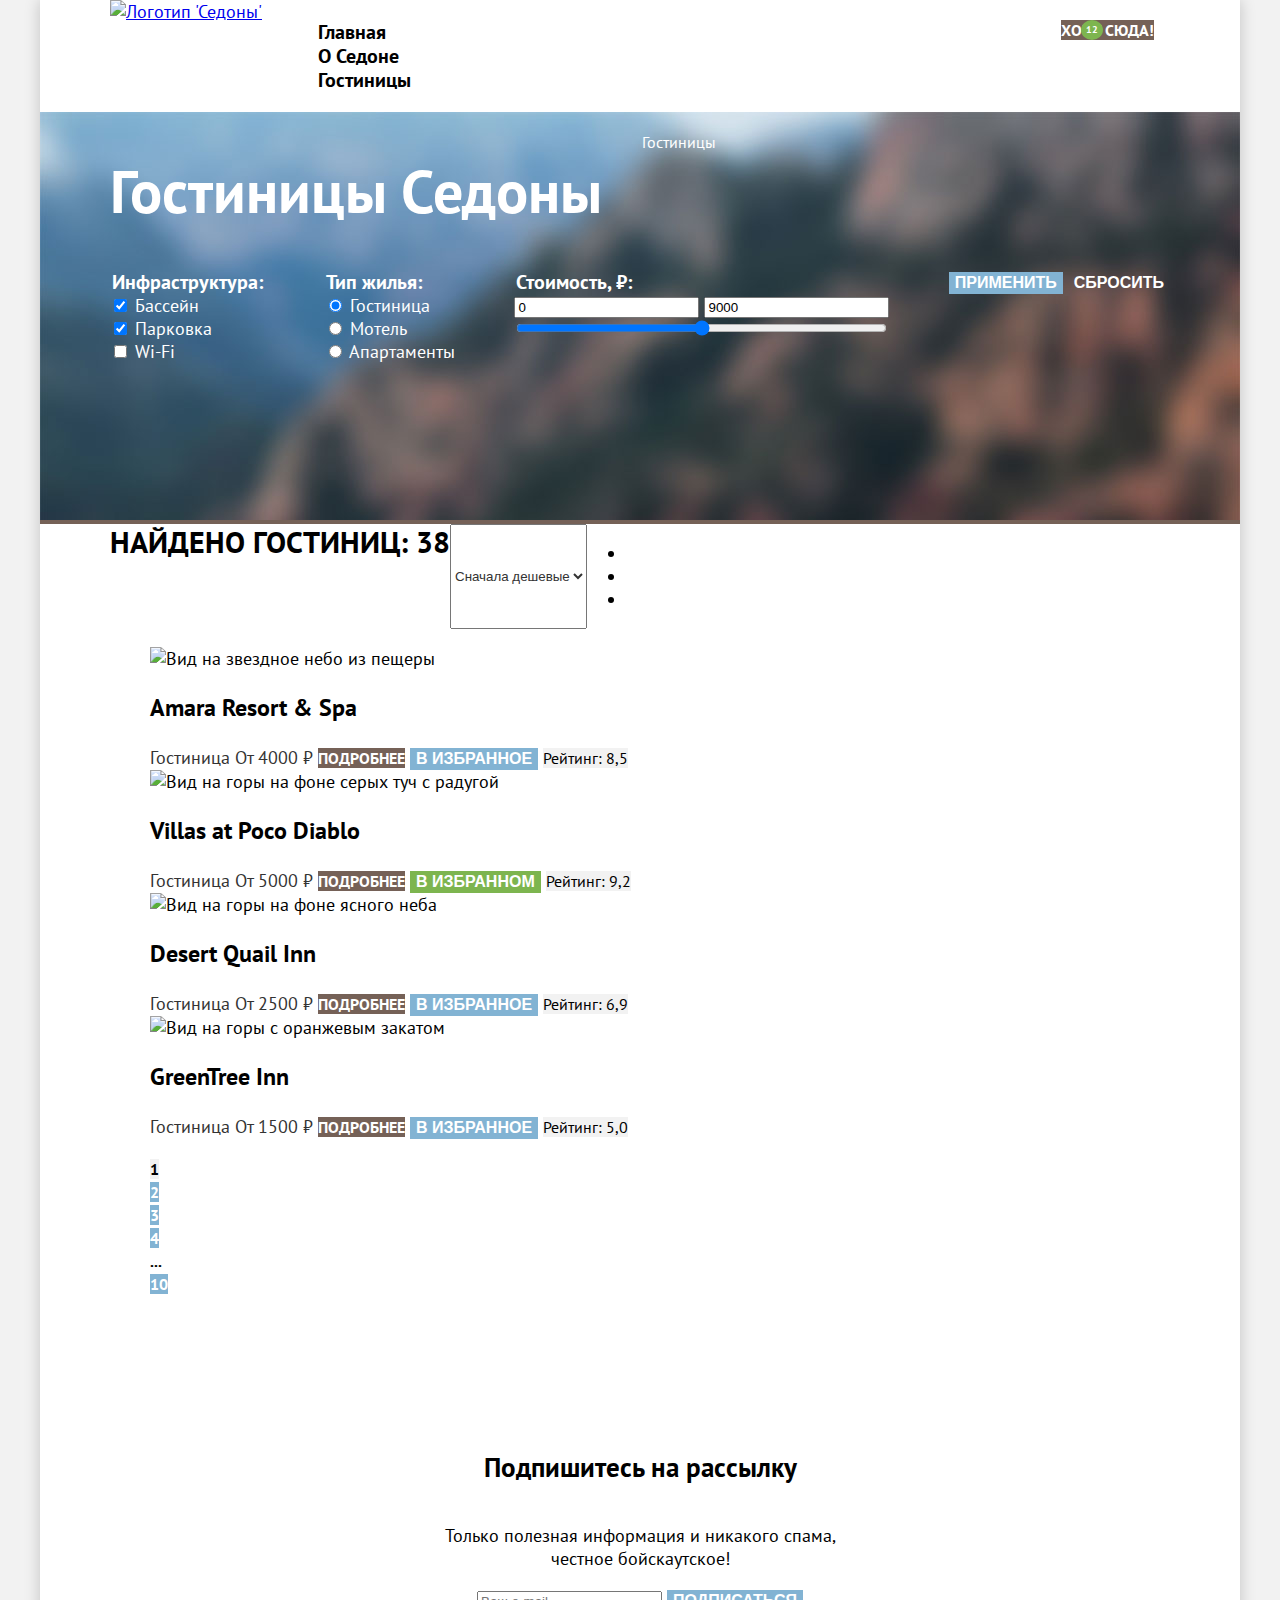
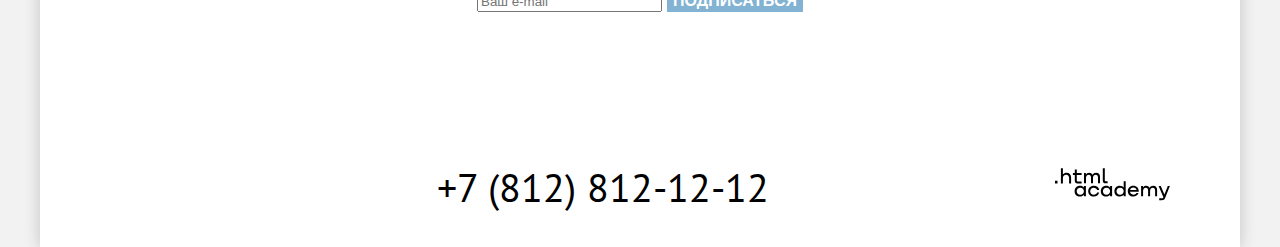
==== catalog.html @ 8e7ac243 "Сетки страниц на флексах" ====
<!DOCTYPE html>
<html lang="ru">
  <head>
    <meta charset="utf-8">
    <title>Каталог гостиниц города  "Седона"</title>
    <link rel="stylesheet" href="styles/styles.css">
  </head>
  <body>

    <!-- Шапка страницы -->
    <header class="main-header">
      <a class="logo-link" href="index.html">
        <img class="logo-img" width="140" height="71" src="images/logo.svg" alt="Логотип 'Седоны'">
      </a>
      <nav class="navigation">
        <ol class="navigation-list links">
          <li class="navigation-item">
            <a class="navigation-link" href="index.html">
              Главная
            </a>
          </li>
          <li class="navigation-item">
            <a class="navigation-link" href="#">
              О Седоне
            </a>
          </li>
          <li class="navigation-item active-link">
            <a class="navigation-link" href="catalog.html">
              Гостиницы
            </a>
          </li>
        </ol>

        <ul class="navigation-list action-list">
          <li class="navigation-item">
            <a class="navigation-link btn-search" href="catalog.html">
              <span class="visually-hidden">Поиск</span>
            </a>
          </li>
          <li class="navigation-item">
            <a class="navigation-link favorits" href="#">
              <span class="visually-hidden">Мои избранные гостиницы</span>
              <span class="favorits-count">12</span>
            </a>
          </li>
          <li class="navigation-item">
            <a class="navigation-link btn btn-brown" href="#">
              Хочу сюда!
            </a>
          </li>
        </ul>
      </nav>
    </header>

    <main class="catalog-main">

      <section class="filter">
        <header class="catalog-header">
          <h1 class="catalog-header-title">Гостиницы Седоны</h1>
          <ul class="breadcrumbs">
            <li class="breadcrumbs-item">
              <a class="breadcrumbs-link breadcrumbs-home" href="index.html">
                <span class="visually-hidden">Главная</span>
              </a>
            </li>
            <li class="breadcrumbs-item">
              <a class="breadcrumbs-link">Гостиницы</a>
            </li>
          </ul>
        </header>
        <h2 class="visually-hidden">Фильтр</h2>
        <form class="filter-form" action="https://echo.htmlacademy.ru/" method="get">
          <fieldset class="filter-group">
            <legend class="filter-title">Инфраструктура:</legend>
              <label class="control">
                <input class="control-input" type="checkbox" name="infrastructure" value="swimming" checked>
                Бассейн
              </label>
              <label class="control">
                <input class="control-input" type="checkbox" name="infrastructure" value="parking" checked>
                Парковка
              </label>
              <label class="control">
                <input class="control-input" type="checkbox" name="infrastructure" value="wi-fi">
                Wi-Fi
              </label>
          </fieldset>
          <fieldset class="filter-group">
            <legend class="filter-title">Тип жилья:</legend>
              <label class="control">
                <input class="control-input" type="radio" name="apartments" value="hotel" checked>
                Гостиница
              </label>
              <label class="control">
                <input class="control-input" type="radio" name="apartments" value="motel">
                Мотель
              </label>
              <label class="control">
                <input class="control-input" type="radio" name="apartments" value="apartments">
                Апартаменты
              </label>
          </fieldset>
          <fieldset class="filter-group">
            <legend class="filter-title">Стоимость, ₽:</legend>
            <div class="filter-amount-range">
              <input class="input-amount" type="number" name="from-amount" value="0">
              <input class="input-amount" type="number" name="to-amount" value="9000">
            </div>
            <input class="range-amount" type="range" name="range-amount" min="0" max="9000">
          </fieldset>
          <div class="filter-form-actions">
            <input class="btn btn-blue" type="submit" value="Применить">
            <input class="btn btn-transparent" type="reset" value="Сбросить">
          </div>
        </form>
      </section>

      <section class="catalog">
        <div class="catalog-header">
          <h2 class="visually-hidden">Найденные гостиницы</h2>
          <strong class="search-count">Найдено гостиниц: 38</strong>
          <select class="sort-select" name="sort">
            <option class="sort-variant" value="Сначала дешевые" selected>Сначала дешевые</option>
          </select>
          <ul class="visible-type-list">
            <li class="visible-type-item">
              <a class="btn" href="#">
                <span class="visually-hidden">Показать карточки</span>
              </a>
            </li>
            <li class="visible-type-item">
              <a class="btn" href="#">
                <span class="visually-hidden">Показать иначе</span>
              </a>
            </li>
            <li class="visible-type-item">
              <a class="btn" href="#">
                <span class="visually-hidden">Показать список</span>
              </a>
            </li>
          </ul>
        </div>
        <ol class="catalo-list">
          <li class="catalo-card">
            <img class="catalo-card-image" width="300" height="212" src="images/result_1.jpg" alt="Вид на звездное небо из пещеры">
            <h3 class="catalo-card-title">Amara Resort & Spa</h3>
            <span class="catalo-card-apartments-type">Гостиница</span>
            <span class="catalo-card-price">От 4000 ₽</span>
            <a class="btn btn-brown" href="#">подробнее</a>
            <button class="btn btn-blue">в избранное</button>
            <span class="catalo-card-star star-4">
              <b class="visually-hidden">4 звезды</b>
            </span>
            <span class="catalo-card-raiting">Рейтинг: 8,5</span>
          </li>
          <li class="catalo-card">
            <img class="catalo-card-image" width="300" height="212" src="images/result_3.jpg" alt="Вид на горы на фоне серых туч с радугой">
            <h3 class="catalo-card-title">Villas at Poco Diablo</h3>
            <span class="catalo-card-apartments-type">Гостиница</span>
            <span class="catalo-card-price">От 5000 ₽</span>
            <a class="btn btn-brown" href="#">подробнее</a>
            <button class="btn btn-green">в избранном</button>
            <span class="catalo-card-star star-4">
              <b class="visually-hidden">4 звезды</b>
            </span>
            <span class="catalo-card-raiting">Рейтинг: 9,2</span>
          </li>
          <li class="catalo-card">
            <img class="catalo-card-image" width="300" height="212" src="images/result_2.jpg" alt="Вид на горы на фоне ясного неба">
            <h3 class="catalo-card-title">Desert Quail Inn</h3>
            <span class="catalo-card-apartments-type">Гостиница</span>
            <span class="catalo-card-price">От 2500 ₽</span>
            <a class="btn btn-brown" href="#">подробнее</a>
            <button class="btn btn-blue">в избранное</button>
            <span class="catalo-card-star star-3">
              <b class="visually-hidden">3 звезды</b>
            </span>
            <span class="catalo-card-raiting">Рейтинг: 6,9</span>
          </li>
          <li class="catalo-card">
            <img class="catalo-card-image" width="300" height="212" src="images/result_4.jpg" alt="Вид на горы с оранжевым закатом">
            <h3 class="catalo-card-title">GreenTree Inn</h3>
            <span class="catalo-card-apartments-type">Гостиница</span>
            <span class="catalo-card-price">От 1500 ₽</span>
            <a class="btn btn-brown" href="#">подробнее</a>
            <button class="btn btn-blue">в избранное</button>
            <span class="catalo-card-star star-2">
              <b class="visually-hidden">2 звезды</b>
            </span>
            <span class="catalo-card-raiting">Рейтинг: 5,0</span>
          </li>
        </ol>
        <ul class="pagination">
          <li class="pagination-item">
            <a class="btn btn-light pagination-link pagination-current">1</a>
          </li>
          <li class="pagination-item">
            <a class="btn btn-blue pagination-link" href="#">2</a>
          </li>
          <li class="pagination-item">
            <a class="btn btn-blue pagination-link" href="#">3</a>
          </li>
          <li class="pagination-item">
            <a class="btn btn-blue pagination-link" href="#">4</a>
          </li>
          <li class="pagination-item">
            <a class="pagination-link pagination-skip">...</a>
          </li>
          <li class="pagination-item">
            <a class="btn btn-blue pagination-link" href="#">10</a>
          </li>
        </ul>
      </section>

      <!-- Рассылка -->
      <section class="subscribe without-bg">
        <h2 class="subscribe-title">Подпишитесь на рассылку</h2>
        <p class="subscribe-description">
          Только полезная информация и никакого спама,<br> честное бойскаутское!
        </p>
        <form action="https://echo.htmlacademy.ru/" method="post">
          <label class="visually-hidden" for="subscribe-email">
            Укажите ваш email
          </label>
          <input class="subscribe-email" placeholder="Ваш e-mail" type="email" id="subscribe-email">
          <button class="btn btn-blue" type="submit">Подписаться</button>
        </form>
      </section>
    </main>

    <!-- Подвал -->
    <footer class="main-footer">
      <h2 class="visually-hidden">Контакты</h2>
      <ul class="social-list">
        <li class="social-item">
          <a class="social-link social-vk" href="https://vk.com/htmlacademy">
            <span class="visually-hidden">Вконтакте</span>
          </a>
        </li>
        <li class="social-item">
          <a class="social-link social-tg" href="https://t.me/htmlacademy">
            <span class="visually-hidden">Телеграм</span>
          </a>
        </li>
        <li class="social-item">
          <a class="social-link social-yt" href="https://www.youtube.com/user/htmlacademyru">
            <span class="visually-hidden">Ютуб</span>
          </a>
        </li>
      </ul>
      <a class="footer-phone" href="tel:+78128121212">+7 (812) 812-12-12</a>
      <a class="html-academy-link" href="https://htmlacademy.ru">
        <img class="html-academy-image" width="115" height="33" src="images/html_academy.svg" alt="Логотип .html academy">
      </a>
    </footer>
  </body>
</html>
---- styles/styles.css ----
@font-face {
  font-family: "PT Sans";
  font-style: normal;
  font-weight: 400;
  src: url("../fonts/ptsans-400.woff2") format("woff2");
  font-display: swap;
}

@font-face {
  font-family: "PT Sans";
  font-style: normal;
  font-weight: 700;
  src: url("../fonts/ptsans-700.woff2") format("woff2");
  font-display: swap;
}

.visually-hidden{
  display: none;
}

body {
  font-family: "PT Sans", sans-serif;
  background-color: #fff;
  color: #000;
  font-size: 18px;
}

.navigation{
  font-size: 20px;
  font-weight: 700;
  line-height: 24px;
  text-align: left;
  text-underline-position: from-font;
  text-decoration-skip-ink: none;
}

.navigation-link {
  text-decoration: none;
  color: #000;
  display: flex;
}

.navigation-item{
  list-style-type: none;
  display: flex;
  align-items: center;
  margin-left: 16px;
  margin-right: 16px;
}

.btn{
  font-size: 16px;
  font-weight: 700;
  line-height: 20px;
  text-align: center;
  text-transform: uppercase;
  color: #fff;
  border: none;
  text-decoration: none;
}

.introduction{
  background-image: url("../images/background_image.jpeg");
  background-color: #bfe5fa;
  background-position: center;;
  background-repeat: no-repeat;
  text-align: center;
  height: 485px;
  display: flex;
  justify-content: center;
  align-items: center;
}
.favorits-count{
  background-color: #7DB54F;
  text-align: center;
  font-size: 10px;
  line-height: 10px;
  color: #fff;
  position: absolute;
  top: 15%;
  right: 5%;
  padding: 5px;
  border-radius: 50%;
}

.favorits{
  background-image: url("../images/heart.svg");
  background-repeat: no-repeat;
  background-position: center;
  display: block;
  position: relative;
  width: 44px;
  height: 100%;
}

.btn-search{
  background-image: url("../images/search.svg");
  background-repeat: no-repeat;
  background-position: center;
  display: block;
  width: 44px;
  height: 100%;
}

.call_to_action, .service, .advantages, .search{
  text-align: center;
}

.section-header{
  text-transform: uppercase;
  font-weight: 700;
  font-size: 30px;
  line-height: 36px;
  text-align: center;
}

.introduction-reason{
  font-size: 22px;
  line-height: 26px;
  color: #333333;
}


.advantages-item{
  background-color: #83B3D31F;
  list-style-type: none;
}

.advantages-item:nth-child(odd){
  background-color: #83B3D333;
}

.advantages-item:first-child, .advantages-item:last-child{
  background-color: #82B3D3;
  color: #fff;
}

.advantages-title{
  font-size: 24px;
  font-weight: 700;
  line-height: 28px;
  text-transform: uppercase;
}

.advantages-description{
  font-size: 18px;
  line-height: 21px;
}

.subscribe{
  background-image: url("../images/background_subscribe.jpeg");
  background-repeat: no-repeat;
  background-size: cover;
  display: flex;
  flex-direction: column;
  align-items: center;
  justify-content: center;
  height: 414px;
  color: #fff;
  text-align: center;
}

.service-item{
  list-style-type: none;
  display: flex;
  flex-direction: column;
  justify-content: center;
}

.service-item:nth-child(odd){
    background-color: #83B3D31F;
}

.service-title{
  text-transform: uppercase;
  font-size: 24px;
  font-weight: 700;
  line-height: 28px;
}
.service-description{
  font-size: 18px;
  font-weight: 400;
  line-height: 21px;
  color: #333333;
}

.search-description{
  font-size: 22px;
  font-weight: 400;
  line-height: 26px;
}

.footer-phone{
  font-size: 40px;
  font-weight: 400;
  line-height: 40px;
  text-align: center;
  text-decoration: none;
  color: #000;
}

.social-item{
  list-style-type: none;
  width: 100%;
  height: 100%;
}

.social-vk{
  background-image: url("../images/vk_logo.svg");
}

.social-tg{
  background-image: url("../images/tg_logo.svg");
}

.social-yt{
  background-image: url("../images/yt_logo.svg");
}

.social-link{
  background-repeat: no-repeat;
  background-position: center;
  width: 100%;
  height: 100%;
  display: block;
}

.filter{
  background-image: url("../images/background_filter.jpeg");
  background-color: #756157;
  padding-left: 70px;
  padding-right: 70px;
  background-repeat: no-repeat;
  height: 412px;
  color: #fff;
}

.catalog-header-title{
  font-size: 60px;
  font-weight: 700;
  line-height: 78px;
  text-align: left;
}

.breadcrumbs-link{
  text-decoration: none;
  color: #fff;

  font-size: 16px;
  font-weight: 400;
  line-height: 21px;
  text-align: left;
}

.breadcrumbs-item{
  list-style-type: none;
}

.filter-title{
  font-size: 20px;
  font-weight: 700;
  line-height: 24px;
  text-align: left;
}
.control{
  font-weight: 400;
  line-height: 23px;
  text-align: left;
}

.btn-blue{
  background-color: #82B3D3;
}
.btn-transparent{
  background-color: transparent;
}
.btn-brown{
  background-color: #756157;
}
.btn-green{
  background-color: #7DB54F;
}
.btn-light{
  background-color: #F2F2F2;
  color: #000;
}

.search-count{
  font-size: 30px;
  font-weight: 700;
  line-height: 36px;
  text-align: left;
  text-transform: uppercase;
}
.sort-select{
  color: #333333;
}
.catalo-card-title{
  font-size: 24px;
  font-weight: 700;
  line-height: 28px;
  text-align: left;
}
.catalo-card-apartments-type{
  font-size: 18px;
  font-weight: 400;
  line-height: 21px;
  text-align: left;
  color: #333333;
}

.catalo-card-price{
  font-size: 18px;
  font-weight: 400;
  line-height: 21px;
  text-align: right;
  color: #333333;
}

.catalo-card-raiting{
  font-size: 16px;
  font-weight: 400;
  line-height: 20px;
  text-align: center;
  background-color: #F2F2F2;
}

.without-bg{
  background-image: none;
  color: black;
}
.filter-group{
  border: none;
}
.pagination-link{
  font-size: 16px;
  font-weight: 700;
}
.pagination-item{
  list-style-type: none;
}
.catalo-card{
  list-style-type: none;
}

html{
  background-color: #F2F2F2;
}
body{
  max-width: 1200px;
  margin: auto;
  box-shadow: 0px 0px 15px 0px #00000033;
}
.navigation{
  display: flex;
  justify-content: space-between;
  flex-grow: 1;
}

.main-header{
  display: flex;
  margin-left: 70px;
  margin-right: 70px;
}


.service-list{
  display: flex;
  padding: 0;
}
.service-item{
  width: 400px;
  height: 385px;
}


.main-footer{
  display: flex;
  align-items: center;
  width: 1060px;
  height: 120px;
  margin: auto;
  justify-content: space-between;
}

.advantages-list{
  display: flex;
  flex-wrap: wrap;
  padding: 0;
}
.advantages-content{
  display: flex;
  flex-direction: column;
  justify-content: center;
  width: 400px;
  height: 385px;
}
.advantages-item{
  display: flex;
}
.advantages-reasons{
  height: 282px;
  display: flex;
  flex-direction: column;
  justify-content: center;
  align-items: center;
}
.call_to_action{
  height: 246px;
  display: flex;
  flex-direction: column;
  justify-content: center;
}
.search{
  height: 406px;
  display: flex;
  flex-direction: column;
  justify-content: center;
  align-items: center;
}

.filter-form{
  display: flex;
  justify-content: space-between;
}

.filter-group{
  display: flex;
  flex-direction: column;
  padding: 0;
  margin: 0;
}

.catalog{
  padding-left: 70px;
  padding-right: 70px;
}
.catalog-header{
  display: flex;
}
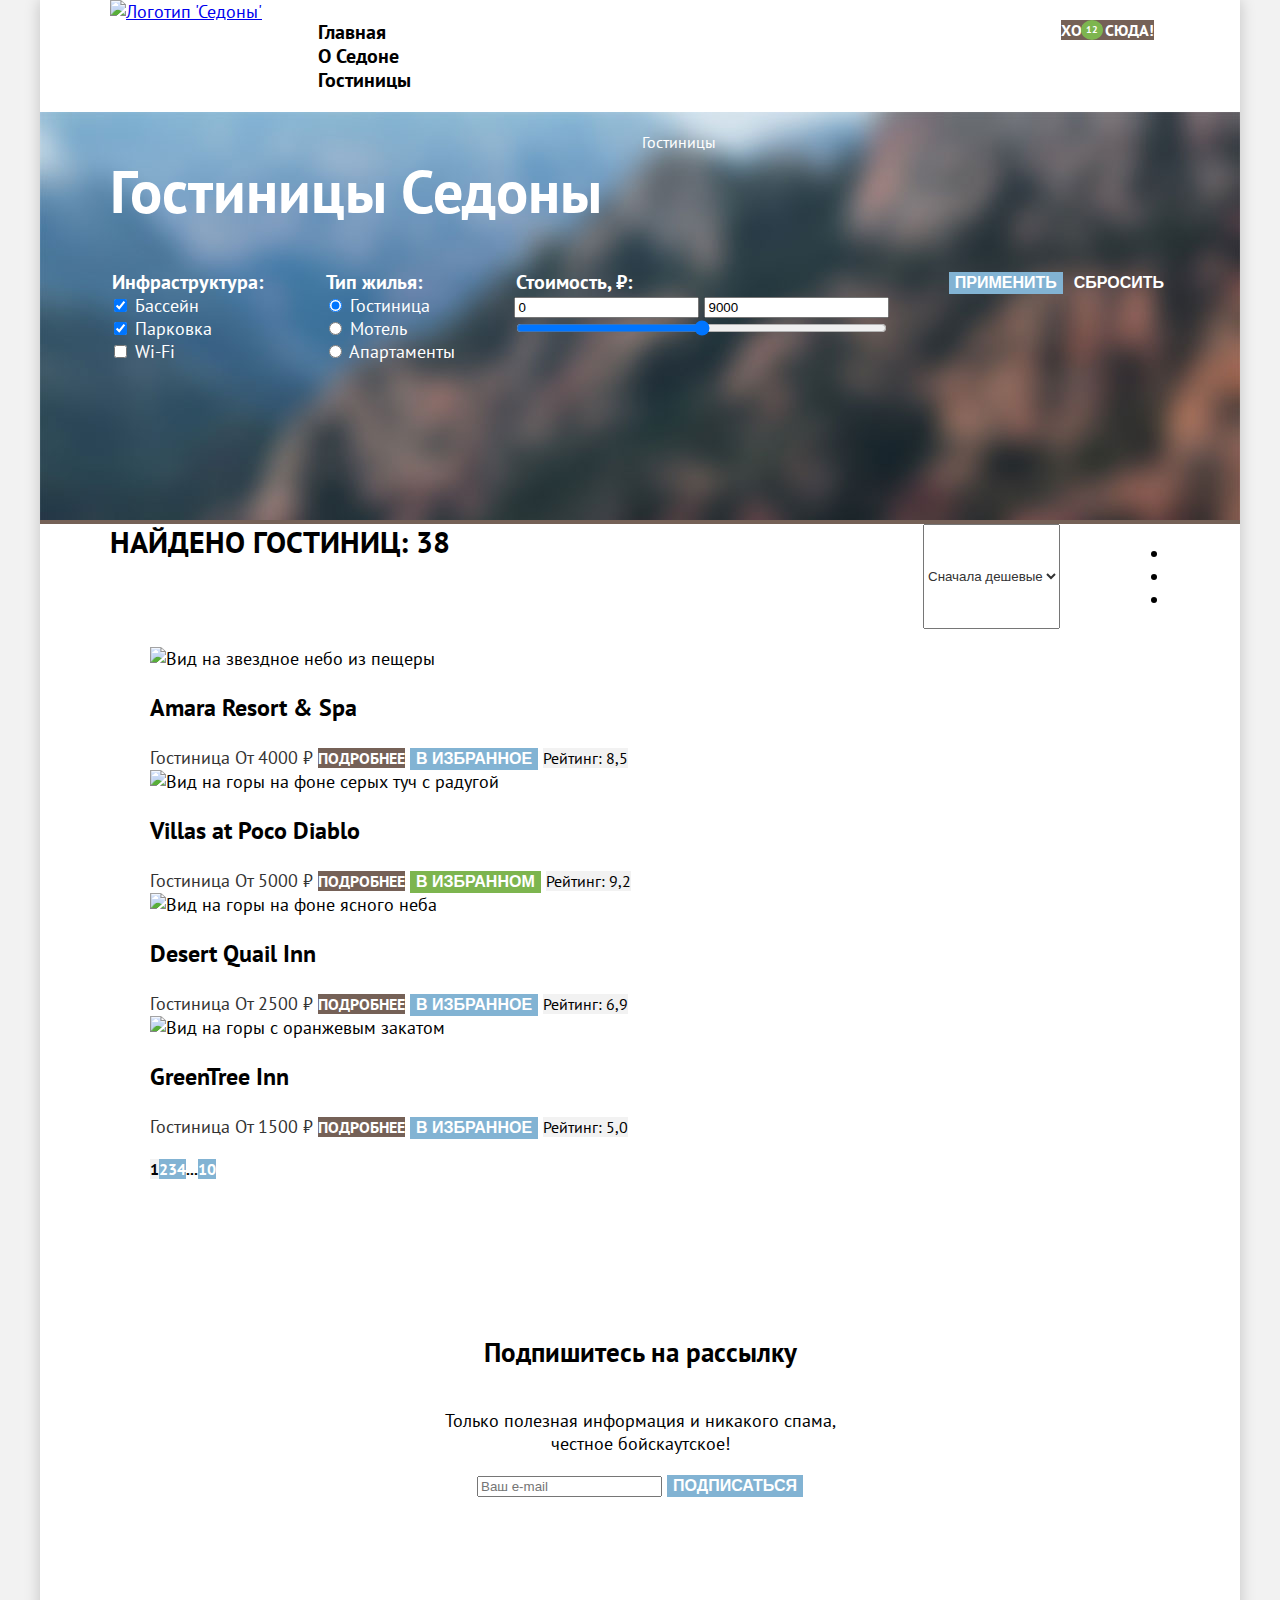
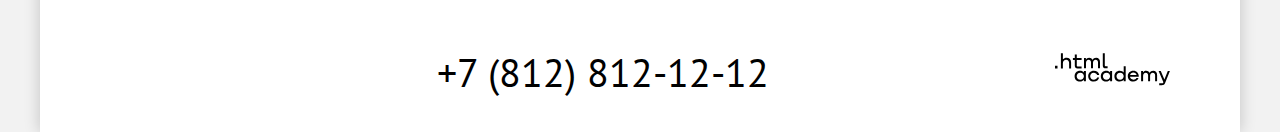
==== commit 24226db3: "Сетки страниц на флексах" ====
--- a/catalog.html
+++ b/catalog.html
@@ -192,7 +192,7 @@
         </ol>
         <ul class="pagination">
           <li class="pagination-item">
-            <a class="btn btn-light pagination-link pagination-current">1</a>
+            <a class="btn btn-light pagination-link pagination-current"><span>1</span></a>
           </li>
           <li class="pagination-item">
             <a class="btn btn-blue pagination-link" href="#">2</a>
--- a/styles/styles.css
+++ b/styles/styles.css
@@ -438,3 +438,12 @@
 .catalog-header{
   display: flex;
 }
+
+.sort-select{
+  margin-left: auto;
+  margin-right: 70px;
+}
+
+.pagination{
+  display: flex;
+}
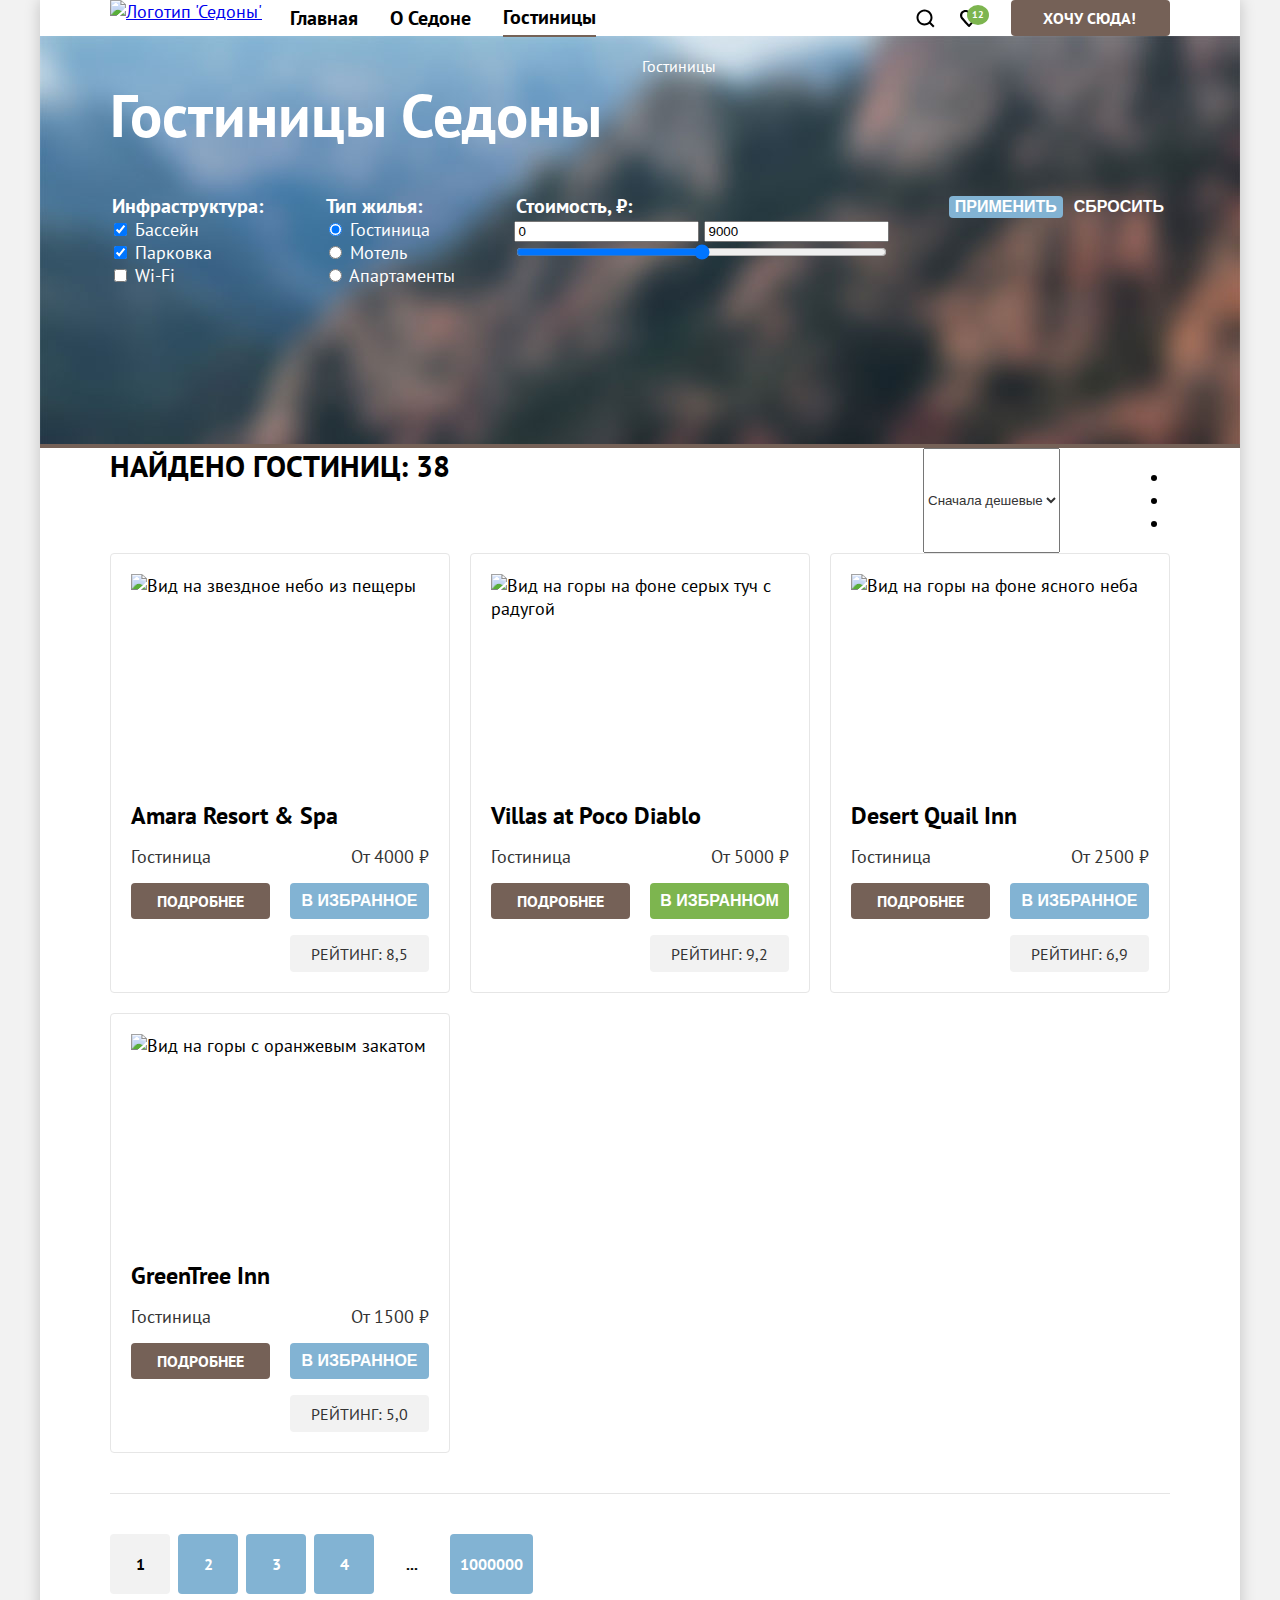
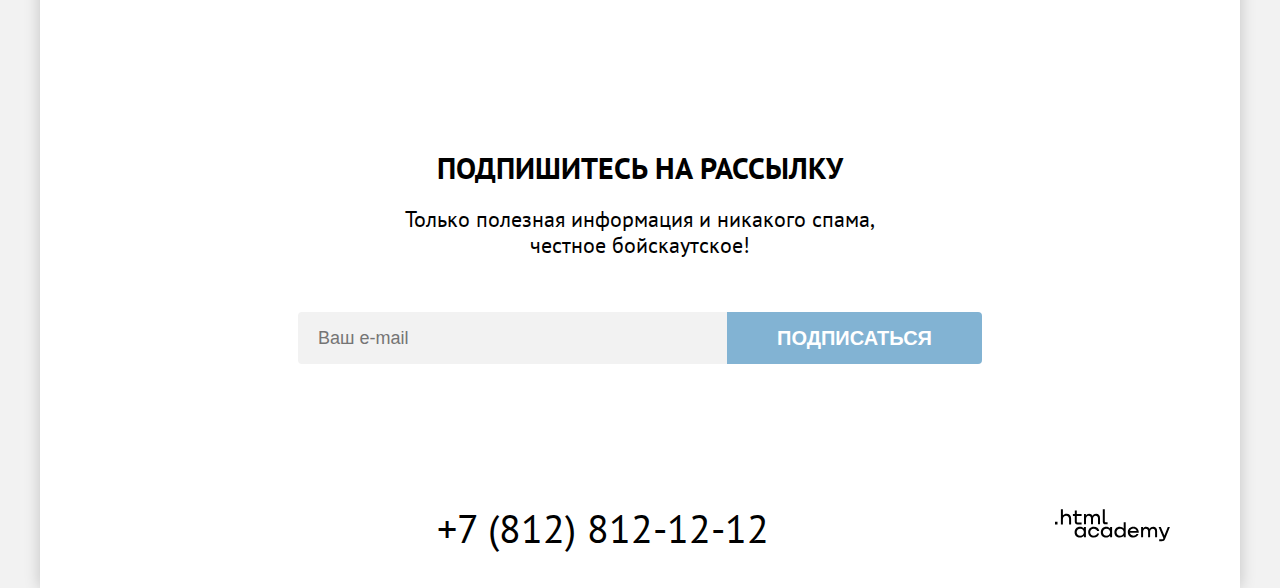
==== commit 1fa2f8ae: "Сетки страниц на флексах, исправил переполнения" ====
--- a/catalog.html
+++ b/catalog.html
@@ -13,7 +13,7 @@
         <img class="logo-img" width="140" height="71" src="images/logo.svg" alt="Логотип 'Седоны'">
       </a>
       <nav class="navigation">
-        <ol class="navigation-list links">
+        <ul class="navigation-list links">
           <li class="navigation-item">
             <a class="navigation-link" href="index.html">
               Главная
@@ -24,12 +24,12 @@
               О Седоне
             </a>
           </li>
-          <li class="navigation-item active-link">
-            <a class="navigation-link" href="catalog.html">
+          <li class="navigation-item">
+            <a class="navigation-link active-link" href="catalog.html">
               Гостиницы
             </a>
           </li>
-        </ol>
+        </ul>
 
         <ul class="navigation-list action-list">
           <li class="navigation-item">
@@ -44,7 +44,7 @@
             </a>
           </li>
           <li class="navigation-item">
-            <a class="navigation-link btn btn-brown" href="#">
+            <a class="navigation-link btn btn-brown btn-sm" href="#">
               Хочу сюда!
             </a>
           </li>
@@ -144,55 +144,64 @@
           <li class="catalo-card">
             <img class="catalo-card-image" width="300" height="212" src="images/result_1.jpg" alt="Вид на звездное небо из пещеры">
             <h3 class="catalo-card-title">Amara Resort & Spa</h3>
-            <span class="catalo-card-apartments-type">Гостиница</span>
-            <span class="catalo-card-price">От 4000 ₽</span>
-            <a class="btn btn-brown" href="#">подробнее</a>
-            <button class="btn btn-blue">в избранное</button>
-            <span class="catalo-card-star star-4">
-              <b class="visually-hidden">4 звезды</b>
-            </span>
-            <span class="catalo-card-raiting">Рейтинг: 8,5</span>
+            <div class="catalo-card-description">
+              <span class="catalo-card-apartments-type">Гостиница</span>
+              <span class="catalo-card-price">От 4000 ₽</span>
+              <a class="btn btn-brown btn-sm" href="#">подробнее</a>
+              <button class="btn btn-blue btn-sm">в избранное</button>
+              <span class="catalo-card-star star-4">
+                <b class="visually-hidden">4 звезды</b>
+              </span>
+              <span class="catalo-card-raiting">Рейтинг: 8,5</span>
+            </div>
+
           </li>
           <li class="catalo-card">
             <img class="catalo-card-image" width="300" height="212" src="images/result_3.jpg" alt="Вид на горы на фоне серых туч с радугой">
             <h3 class="catalo-card-title">Villas at Poco Diablo</h3>
-            <span class="catalo-card-apartments-type">Гостиница</span>
-            <span class="catalo-card-price">От 5000 ₽</span>
-            <a class="btn btn-brown" href="#">подробнее</a>
-            <button class="btn btn-green">в избранном</button>
-            <span class="catalo-card-star star-4">
-              <b class="visually-hidden">4 звезды</b>
-            </span>
-            <span class="catalo-card-raiting">Рейтинг: 9,2</span>
+            <div class="catalo-card-description">
+              <span class="catalo-card-apartments-type">Гостиница</span>
+              <span class="catalo-card-price">От 5000 ₽</span>
+              <a class="btn btn-brown btn-sm" href="#">подробнее</a>
+              <button class="btn btn-green btn-sm">в избранном</button>
+              <span class="catalo-card-star star-4">
+                <b class="visually-hidden">4 звезды</b>
+              </span>
+              <span class="catalo-card-raiting">Рейтинг: 9,2</span>
+            </div>
           </li>
           <li class="catalo-card">
             <img class="catalo-card-image" width="300" height="212" src="images/result_2.jpg" alt="Вид на горы на фоне ясного неба">
             <h3 class="catalo-card-title">Desert Quail Inn</h3>
-            <span class="catalo-card-apartments-type">Гостиница</span>
-            <span class="catalo-card-price">От 2500 ₽</span>
-            <a class="btn btn-brown" href="#">подробнее</a>
-            <button class="btn btn-blue">в избранное</button>
-            <span class="catalo-card-star star-3">
-              <b class="visually-hidden">3 звезды</b>
-            </span>
-            <span class="catalo-card-raiting">Рейтинг: 6,9</span>
+            <div class="catalo-card-description">
+              <span class="catalo-card-apartments-type">Гостиница</span>
+              <span class="catalo-card-price">От 2500 ₽</span>
+              <a class="btn btn-brown btn-sm" href="#">подробнее</a>
+              <button class="btn btn-blue btn-sm">в избранное</button>
+              <span class="catalo-card-star star-3">
+                <b class="visually-hidden">3 звезды</b>
+              </span>
+              <span class="catalo-card-raiting">Рейтинг: 6,9</span>
+            </div>
           </li>
           <li class="catalo-card">
             <img class="catalo-card-image" width="300" height="212" src="images/result_4.jpg" alt="Вид на горы с оранжевым закатом">
             <h3 class="catalo-card-title">GreenTree Inn</h3>
-            <span class="catalo-card-apartments-type">Гостиница</span>
-            <span class="catalo-card-price">От 1500 ₽</span>
-            <a class="btn btn-brown" href="#">подробнее</a>
-            <button class="btn btn-blue">в избранное</button>
-            <span class="catalo-card-star star-2">
-              <b class="visually-hidden">2 звезды</b>
-            </span>
-            <span class="catalo-card-raiting">Рейтинг: 5,0</span>
+            <div class="catalo-card-description">
+              <span class="catalo-card-apartments-type">Гостиница</span>
+              <span class="catalo-card-price">От 1500 ₽</span>
+              <a class="btn btn-brown btn-sm" href="#">подробнее</a>
+              <button class="btn btn-blue btn-sm">в избранное</button>
+              <span class="catalo-card-star star-2">
+                <b class="visually-hidden">2 звезды</b>
+              </span>
+              <span class="catalo-card-raiting">Рейтинг: 5,0</span>
+            </div>
           </li>
         </ol>
         <ul class="pagination">
           <li class="pagination-item">
-            <a class="btn btn-light pagination-link pagination-current"><span>1</span></a>
+            <a class="btn btn-light pagination-link pagination-current">1</a>
           </li>
           <li class="pagination-item">
             <a class="btn btn-blue pagination-link" href="#">2</a>
@@ -207,23 +216,23 @@
             <a class="pagination-link pagination-skip">...</a>
           </li>
           <li class="pagination-item">
-            <a class="btn btn-blue pagination-link" href="#">10</a>
+            <a class="btn btn-blue pagination-link" href="#">1000000</a>
           </li>
         </ul>
       </section>
 
       <!-- Рассылка -->
       <section class="subscribe without-bg">
-        <h2 class="subscribe-title">Подпишитесь на рассылку</h2>
+        <h2 class="section-header subscribe-title">Подпишитесь на рассылку</h2>
         <p class="subscribe-description">
           Только полезная информация и никакого спама,<br> честное бойскаутское!
         </p>
-        <form action="https://echo.htmlacademy.ru/" method="post">
+        <form class="subscribe-email-form" action="https://echo.htmlacademy.ru/" method="post">
           <label class="visually-hidden" for="subscribe-email">
             Укажите ваш email
           </label>
           <input class="subscribe-email" placeholder="Ваш e-mail" type="email" id="subscribe-email">
-          <button class="btn btn-blue" type="submit">Подписаться</button>
+          <button class="btn btn-blue btn-lg btn-send-email" type="submit">Подписаться</button>
         </form>
       </section>
     </main>
@@ -248,7 +257,9 @@
           </a>
         </li>
       </ul>
-      <a class="footer-phone" href="tel:+78128121212">+7 (812) 812-12-12</a>
+      <div class="footer-phone-container">
+        <a class="footer-phone" href="tel:+78128121212">+7 (812) 812-12-12</a>
+      </div>
       <a class="html-academy-link" href="https://htmlacademy.ru">
         <img class="html-academy-image" width="115" height="33" src="images/html_academy.svg" alt="Логотип .html academy">
       </a>
--- a/styles/styles.css
+++ b/styles/styles.css
@@ -14,15 +14,22 @@
   font-display: swap;
 }
 
-.visually-hidden{
-  display: none;
-}
-
-body {
+html{
+  background-color: #F2F2F2;
+}
+
+body{
   font-family: "PT Sans", sans-serif;
   background-color: #fff;
   color: #000;
   font-size: 18px;
+  max-width: 1200px;
+  margin: auto;
+  box-shadow: 0px 0px 15px 0px #00000033;
+}
+
+.visually-hidden{
+  display: none;
 }
 
 .navigation{
@@ -44,8 +51,6 @@
   list-style-type: none;
   display: flex;
   align-items: center;
-  margin-left: 16px;
-  margin-right: 16px;
 }
 
 .btn{
@@ -57,6 +62,11 @@
   color: #fff;
   border: none;
   text-decoration: none;
+  border-radius: 4px;
+}
+
+.btn:hover{
+  cursor: pointer;
 }
 
 .introduction{
@@ -65,11 +75,14 @@
   background-position: center;;
   background-repeat: no-repeat;
   text-align: center;
-  height: 485px;
-  display: flex;
+  padding: 51px 371px 82px 371px;
+  background-size: cover;
+  display: flex;
+  flex-wrap: wrap;
   justify-content: center;
   align-items: center;
 }
+
 .favorits-count{
   background-color: #7DB54F;
   text-align: center;
@@ -112,14 +125,15 @@
   font-size: 30px;
   line-height: 36px;
   text-align: center;
+  margin: 0;
 }
 
 .introduction-reason{
   font-size: 22px;
   line-height: 26px;
   color: #333333;
-}
-
+  margin: 0;
+}
 
 .advantages-item{
   background-color: #83B3D31F;
@@ -140,11 +154,23 @@
   font-weight: 700;
   line-height: 28px;
   text-transform: uppercase;
+  margin: 0;
+}
+
+.advantages-title::after{
+  content: "";
+  display: block;
+  margin: auto;
+  height: 2px;
+  width: 60px;
+  background: #0000004D;
+  margin-top: 30px;
 }
 
 .advantages-description{
   font-size: 18px;
   line-height: 21px;
+  margin: 0;
 }
 
 .subscribe{
@@ -155,9 +181,10 @@
   flex-direction: column;
   align-items: center;
   justify-content: center;
-  height: 414px;
   color: #fff;
   text-align: center;
+  gap: 20px;
+  padding: 96px 258px 104px 258px;
 }
 
 .service-item{
@@ -176,18 +203,22 @@
   font-size: 24px;
   font-weight: 700;
   line-height: 28px;
-}
+  margin: 0;
+}
+
 .service-description{
   font-size: 18px;
   font-weight: 400;
   line-height: 21px;
   color: #333333;
+  margin: 0;
 }
 
 .search-description{
   font-size: 22px;
   font-weight: 400;
   line-height: 26px;
+  margin: 0;
 }
 
 .footer-phone{
@@ -197,6 +228,11 @@
   text-align: center;
   text-decoration: none;
   color: #000;
+}
+
+.footer-phone-container{
+  display: flex;
+  flex-direction: column;
 }
 
 .social-item{
@@ -245,7 +281,6 @@
 .breadcrumbs-link{
   text-decoration: none;
   color: #fff;
-
   font-size: 16px;
   font-weight: 400;
   line-height: 21px;
@@ -271,20 +306,35 @@
 .btn-blue{
   background-color: #82B3D3;
 }
+
 .btn-transparent{
   background-color: transparent;
 }
+
 .btn-brown{
   background-color: #756157;
 }
+
 .btn-green{
   background-color: #7DB54F;
 }
+
 .btn-light{
   background-color: #F2F2F2;
   color: #000;
 }
 
+.btn-sm{
+  padding: 8px 34px 8px 32px;
+}
+
+.btn-lg{
+  padding: 8px 50px 8px 50px;
+  font-weight: 700;
+  font-size: 20px;
+  line-height: 36px;
+}
+
 .search-count{
   font-size: 30px;
   font-weight: 700;
@@ -292,15 +342,19 @@
   text-align: left;
   text-transform: uppercase;
 }
+
 .sort-select{
   color: #333333;
 }
+
 .catalo-card-title{
   font-size: 24px;
   font-weight: 700;
   line-height: 28px;
   text-align: left;
-}
+  margin: 0;
+}
+
 .catalo-card-apartments-type{
   font-size: 18px;
   font-weight: 400;
@@ -323,34 +377,61 @@
   line-height: 20px;
   text-align: center;
   background-color: #F2F2F2;
+  color: #333333;
+  text-transform: uppercase;
+  padding: 9px 0px 8px 0px;
+  border-radius: 4px;
 }
 
 .without-bg{
   background-image: none;
   color: black;
 }
+
 .filter-group{
   border: none;
 }
+
 .pagination-link{
   font-size: 16px;
   font-weight: 700;
-}
+  min-width: 60px;
+  min-height: 60px;
+  display: block;
+  align-content: center;
+  text-align: center;
+  padding-right: 10px;
+  padding-left: 10px;
+  box-sizing: border-box;
+}
+
 .pagination-item{
   list-style-type: none;
 }
+
 .catalo-card{
+  display: flex;
+  flex-direction: column;
   list-style-type: none;
-}
-
-html{
-  background-color: #F2F2F2;
-}
-body{
-  max-width: 1200px;
-  margin: auto;
-  box-shadow: 0px 0px 15px 0px #00000033;
-}
+  width: 340px;
+  box-sizing: border-box;
+  padding: 20px;
+  border: 1px solid #E6E6E6;
+  border-radius: 4px;
+  gap: 16px;
+}
+
+.catalo-list{
+  display: flex;
+  flex-wrap: wrap;
+  gap: 20px;
+  padding: 0;
+  border-bottom: 1px solid #E5E5E5;
+  padding-bottom: 40px;
+  margin: 0;
+
+}
+
 .navigation{
   display: flex;
   justify-content: space-between;
@@ -363,16 +444,19 @@
   margin-right: 70px;
 }
 
-
 .service-list{
   display: flex;
+  flex-wrap: wrap;
   padding: 0;
-}
+  margin: 0;
+}
+
 .service-item{
   width: 400px;
-  height: 385px;
-}
-
+  padding: 81px 85px;;
+  box-sizing: border-box;
+  gap: 20px;
+}
 
 .main-footer{
   display: flex;
@@ -387,36 +471,52 @@
   display: flex;
   flex-wrap: wrap;
   padding: 0;
-}
+  margin: 0;
+}
+
 .advantages-content{
   display: flex;
   flex-direction: column;
   justify-content: center;
   width: 400px;
-  height: 385px;
-}
+  gap: 30px;
+  min-height: 385px;
+}
+
 .advantages-item{
   display: flex;
 }
+
 .advantages-reasons{
-  height: 282px;
   display: flex;
   flex-direction: column;
   justify-content: center;
   align-items: center;
-}
+  gap: 25px;
+  padding-top: 69px;
+  padding-bottom: 69px;
+}
+
 .call_to_action{
-  height: 246px;
   display: flex;
   flex-direction: column;
   justify-content: center;
-}
+  padding-top: 64px;
+  padding-bottom: 64px;
+  gap: 20px;
+}
+
 .search{
-  height: 406px;
-  display: flex;
-  flex-direction: column;
-  justify-content: center;
+  display: flex;
+  flex-direction: column;
   align-items: center;
+  gap: 20px;
+  padding-top: 96px;
+  padding-bottom: 96px;
+}
+
+.search > .btn{
+  margin-top: 34px;
 }
 
 .filter-form{
@@ -434,7 +534,9 @@
 .catalog{
   padding-left: 70px;
   padding-right: 70px;
-}
+  padding-bottom: 60px;
+}
+
 .catalog-header{
   display: flex;
 }
@@ -446,4 +548,91 @@
 
 .pagination{
   display: flex;
-}
+  padding: 0;
+  gap: 8px;
+  margin: 40px 0 0;
+  flex-wrap: wrap;
+}
+
+.navigation-list{
+  padding: 0;
+  margin: 0;
+}
+
+.links{
+  display: flex;
+  flex-wrap: wrap;
+  gap: 32px;
+  margin-left: 28px;
+}
+
+.links .navigation-link{
+  height: 100%;
+  align-items: center;
+}
+
+.action-list{
+  display: flex;
+  flex-wrap: wrap;
+}
+
+.action-list .btn{
+  margin-left: 20px;
+}
+
+.navigation-link.active-link{
+  border-bottom: 2px solid #756257;
+}
+
+.logo-img{
+  margin-bottom: -12px;
+}
+
+.call_to_action-description{
+  margin: 0;
+  font-weight: 400;
+  font-size: 22px;
+  line-height: 26px;
+}
+
+.subscribe-description{
+  margin: 0;
+  font-weight: 400;
+  font-size: 22px;
+  line-height: 26px;
+}
+
+.subscribe-email-form{
+  margin-top: 34px;
+  display: flex;
+  width: 100%;
+}
+
+.subscribe-email{
+  flex-grow: 1;
+  border: none;
+  border-bottom-left-radius: 4px;
+  border-top-left-radius: 4px;
+  padding-left: 20px;
+  font-weight: 400;
+  font-size: 18px;
+  line-height: 24px;
+  background-color: #F2F2F2;
+  color: rgba(0, 0, 0, 0.6);
+}
+
+.btn-send-email{
+  border-bottom-left-radius: 0;
+  border-top-left-radius: 0;
+}
+
+.catalo-card-description{
+  display: grid;
+  grid-template-columns: 1fr 1fr;
+  row-gap: 16px;
+  column-gap: 20px;
+}
+.catalo-card-description > .btn{
+  padding-left: 0;
+  padding-right: 0;
+}
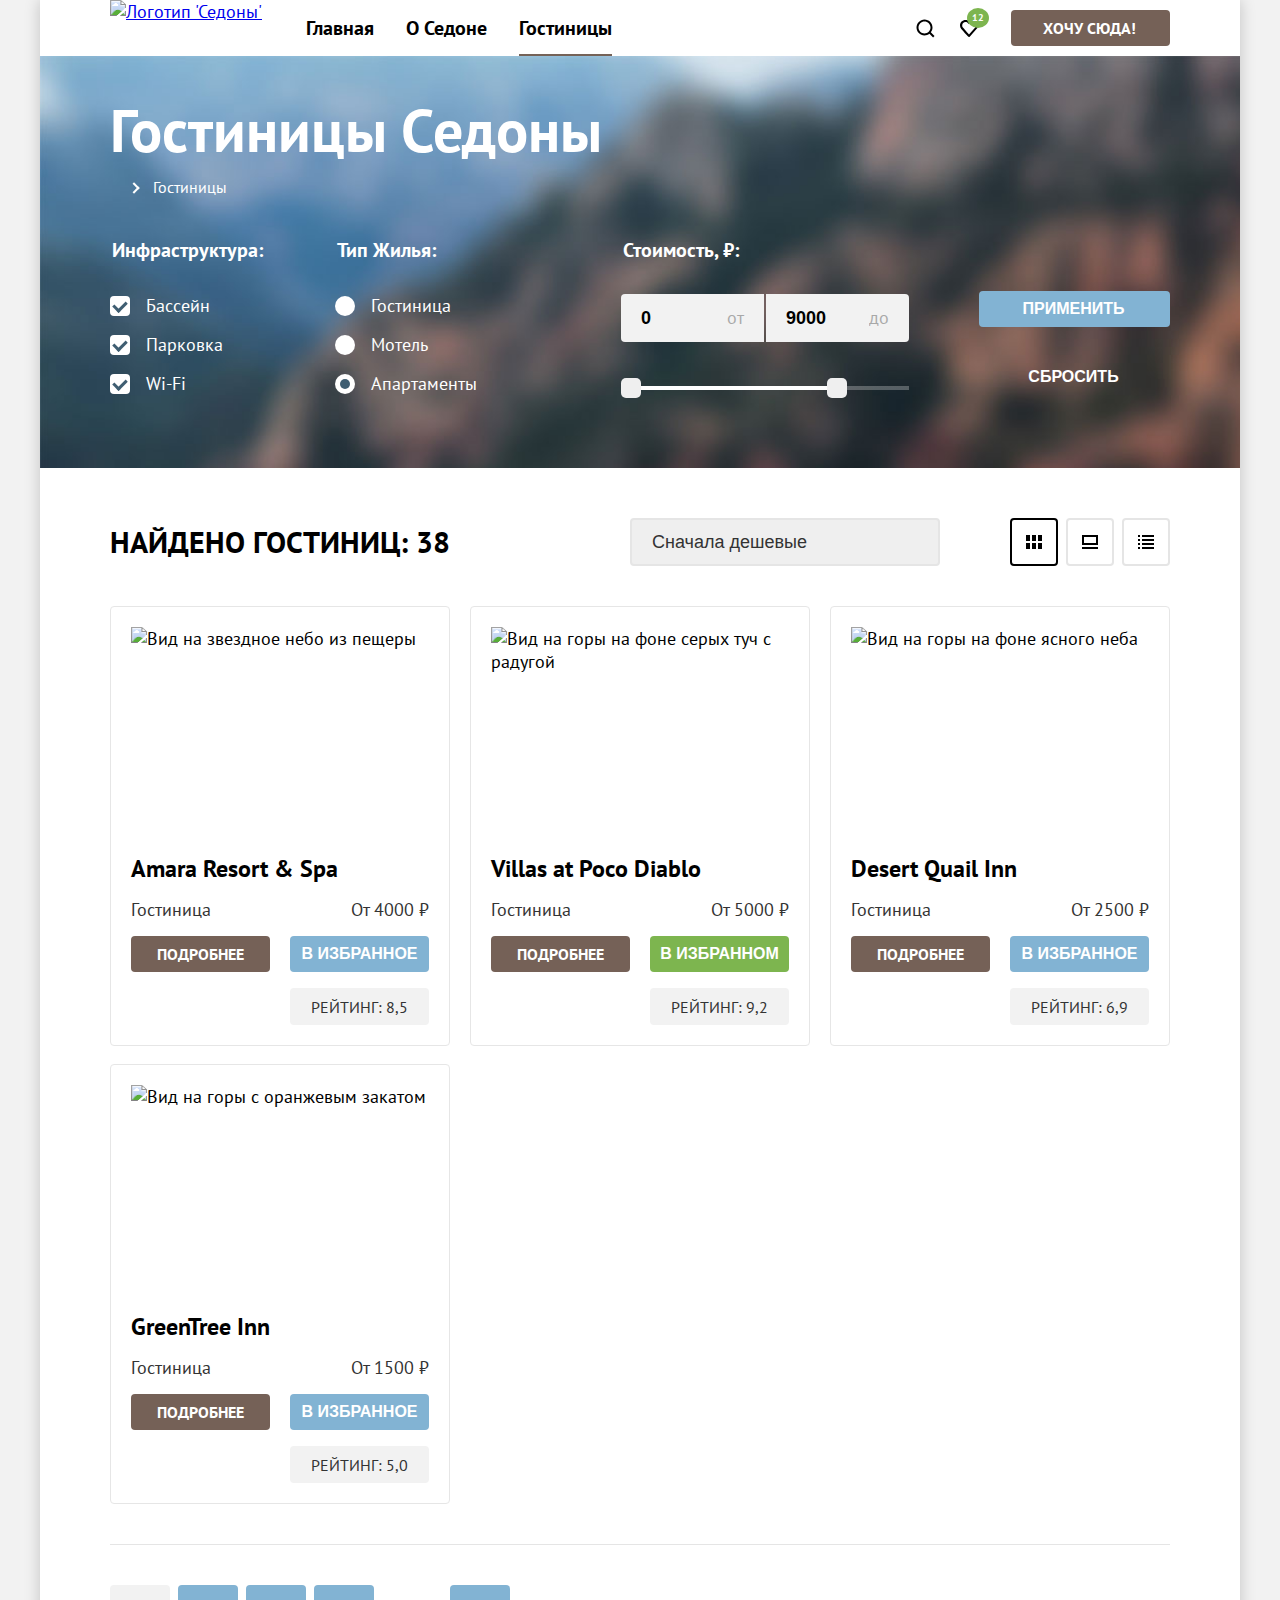
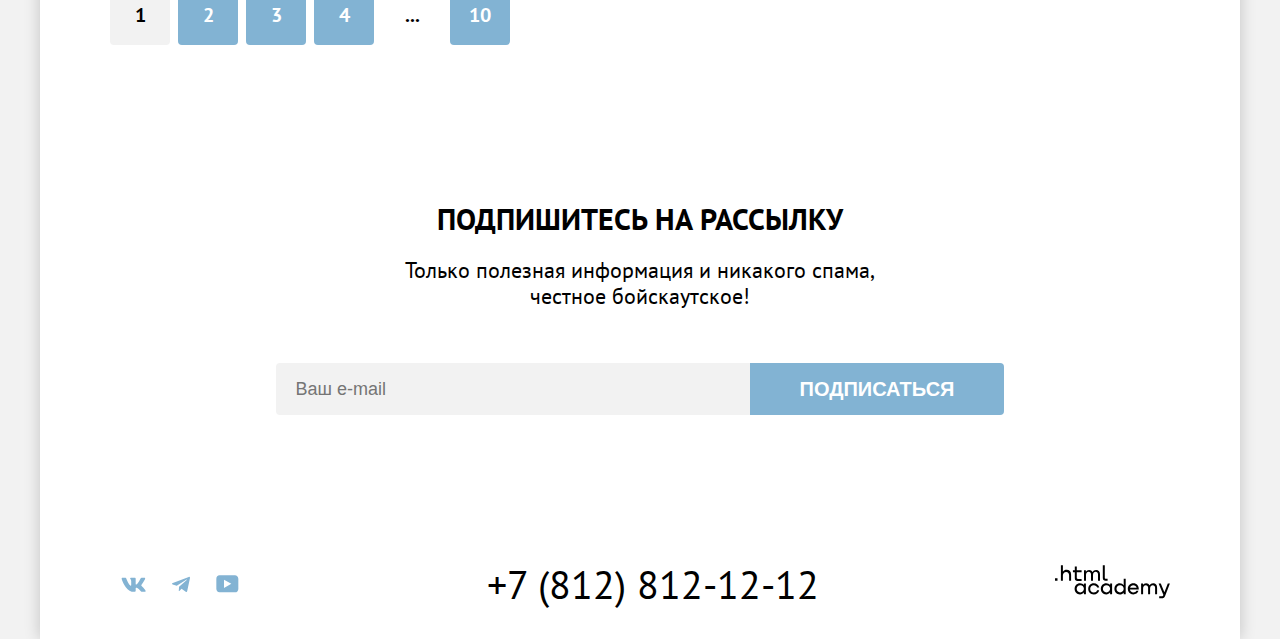
==== commit 64e0224e: "Для автопроверки" ====
--- a/catalog.html
+++ b/catalog.html
@@ -4,11 +4,12 @@
     <meta charset="utf-8">
     <title>Каталог гостиниц города  "Седона"</title>
     <link rel="stylesheet" href="styles/styles.css">
+    <link rel="icon" href="favicon.ico">
   </head>
   <body>
 
     <!-- Шапка страницы -->
-    <header class="main-header">
+    <header data-test="header" class="main-header">
       <a class="logo-link" href="index.html">
         <img class="logo-img" width="140" height="71" src="images/logo.svg" alt="Логотип 'Седоны'">
       </a>
@@ -52,10 +53,10 @@
       </nav>
     </header>
 
-    <main class="catalog-main">
-
-      <section class="filter">
-        <header class="catalog-header">
+    <main data-test="main" class="catalog-main">
+
+      <section data-test="filter" class="filter">
+        <header class="catalog-header-filter">
           <h1 class="catalog-header-title">Гостиницы Седоны</h1>
           <ul class="breadcrumbs">
             <li class="breadcrumbs-item">
@@ -73,49 +74,70 @@
           <fieldset class="filter-group">
             <legend class="filter-title">Инфраструктура:</legend>
               <label class="control">
-                <input class="control-input" type="checkbox" name="infrastructure" value="swimming" checked>
-                Бассейн
-              </label>
-              <label class="control">
-                <input class="control-input" type="checkbox" name="infrastructure" value="parking" checked>
-                Парковка
-              </label>
-              <label class="control">
-                <input class="control-input" type="checkbox" name="infrastructure" value="wi-fi">
-                Wi-Fi
+                <input class="visually-hidden control-input" type="checkbox" name="infrastructure" value="swimming" checked>
+                <span class="checkbox-mark"></span>
+                <span class="control-text">Бассейн</span>
+              </label>
+              <label class="control">
+                <input class="visually-hidden control-input" type="checkbox" name="infrastructure" value="parking" checked>
+                <span class="checkbox-mark"></span>
+                <span class="control-text">Парковка</span>
+              </label>
+              <label class="control">
+                <input class="visually-hidden control-input" type="checkbox" name="infrastructure" value="wifi" checked>
+                <span class="checkbox-mark"></span>
+                <span class="control-text">Wi-Fi</span>
               </label>
           </fieldset>
           <fieldset class="filter-group">
-            <legend class="filter-title">Тип жилья:</legend>
-              <label class="control">
-                <input class="control-input" type="radio" name="apartments" value="hotel" checked>
-                Гостиница
-              </label>
-              <label class="control">
-                <input class="control-input" type="radio" name="apartments" value="motel">
-                Мотель
-              </label>
-              <label class="control">
-                <input class="control-input" type="radio" name="apartments" value="apartments">
-                Апартаменты
+            <legend class="filter-title">Тип Жилья:</legend>
+              <label class="control">
+                <input class="visually-hidden control-input" type="radio" name="apartments" value="hotel" checked>
+                <span class="radio-mark"></span>
+                <span class="control-text">Гостиница</span>
+              </label>
+              <label class="control">
+                <input class="visually-hidden control-input" type="radio" name="apartments" value="motel" checked>
+                <span class="radio-mark"></span>
+                <span class="control-text">Мотель</span>
+              </label>
+              <label class="control">
+                <input class="visually-hidden control-input" type="radio" name="apartments" value="apartments" checked>
+                <span class="radio-mark"></span>
+                <span class="control-text">Апартаменты</span>
               </label>
           </fieldset>
-          <fieldset class="filter-group">
+          <fieldset class="filter-group group-range-amount">
             <legend class="filter-title">Стоимость, ₽:</legend>
             <div class="filter-amount-range">
-              <input class="input-amount" type="number" name="from-amount" value="0">
-              <input class="input-amount" type="number" name="to-amount" value="9000">
-            </div>
-            <input class="range-amount" type="range" name="range-amount" min="0" max="9000">
+              <div class="filter-amount-range-wrapper">
+                <input class="input-amount" type="number" name="from-amount" value="0">
+                <span>от</span>
+              </div>
+              <div class="filter-amount-range-wrapper">
+                <input class="input-amount" type="number" name="to-amount" value="9000">
+                <span>до</span>
+              </div>
+            </div>
+            <div class="range-amount">
+              <div class="range-bar">
+                <button type="button" class="range-min">
+                  <span class="visually-hidden">Уменьшить цену</span>
+                </button>
+                <button type="button" class="range-max">
+                  <span class="visually-hidden">Увеличить цену</span>
+                </button>
+              </div>
+            </div>
           </fieldset>
           <div class="filter-form-actions">
-            <input class="btn btn-blue" type="submit" value="Применить">
-            <input class="btn btn-transparent" type="reset" value="Сбросить">
+            <input class="btn btn-blue btn-sm" type="submit" value="Применить">
+            <input class="btn btn-transparent btn-sm" type="reset" value="Сбросить">
           </div>
         </form>
       </section>
 
-      <section class="catalog">
+      <section data-test="catalog" class="catalog">
         <div class="catalog-header">
           <h2 class="visually-hidden">Найденные гостиницы</h2>
           <strong class="search-count">Найдено гостиниц: 38</strong>
@@ -124,18 +146,49 @@
           </select>
           <ul class="visible-type-list">
             <li class="visible-type-item">
-              <a class="btn" href="#">
+              <a class="btn btn-visible-type btn-visible-type-selected" href="catalog.html?view=tile">
                 <span class="visually-hidden">Показать карточки</span>
+                <svg width="16" height="14" viewBox="0 0 16 14" fill="none" xmlns="http://www.w3.org/2000/svg">
+                  <g clip-path="url(#clip0_143292_168)">
+                    <path d="M4 0H0V6H4V0Z" fill="black"/>
+                    <path d="M16 0H12V6H16V0Z" fill="black"/>
+                    <path d="M10 0H6V6H10V0Z" fill="black"/>
+                    <path d="M4 8H0V14H4V8Z" fill="black"/>
+                    <path d="M16 8H12V14H16V8Z" fill="black"/>
+                    <path d="M10 8H6V14H10V8Z" fill="black"/>
+                  </g>
+                  <defs>
+                    <clipPath id="clip0_143292_168">
+                      <rect width="16" height="14" fill="white"/>
+                    </clipPath>
+                  </defs>
+                </svg>
+
               </a>
             </li>
             <li class="visible-type-item">
-              <a class="btn" href="#">
+              <a class="btn btn-visible-type" href="catalog.html?view=card">
                 <span class="visually-hidden">Показать иначе</span>
+                <svg width="16" height="14" viewBox="0 0 16 14" fill="none" xmlns="http://www.w3.org/2000/svg">
+                  <path d="M16 12H0V14H16V12Z" fill="black"/>
+                  <path d="M14 2V8H2V2H14ZM16 0H0V10H16V0Z" fill="black"/>
+                </svg>
               </a>
             </li>
             <li class="visible-type-item">
-              <a class="btn" href="#">
+              <a class="btn btn-visible-type" href="catalog.html?view=list">
                 <span class="visually-hidden">Показать список</span>
+                <svg width="16" height="14" viewBox="0 0 16 14" fill="none" xmlns="http://www.w3.org/2000/svg">
+                  <path d="M2 0H0V2H2V0Z" fill="black"/>
+                  <path d="M16 0H4V2H16V0Z" fill="black"/>
+                  <path d="M2 4H0V6H2V4Z" fill="black"/>
+                  <path d="M16 4H4V6H16V4Z" fill="black"/>
+                  <path d="M2 8H0V10H2V8Z" fill="black"/>
+                  <path d="M16 8H4V10H16V8Z" fill="black"/>
+                  <path d="M2 12H0V14H2V12Z" fill="black"/>
+                  <path d="M16 12H4V14H16V12Z" fill="black"/>
+                </svg>
+
               </a>
             </li>
           </ul>
@@ -149,7 +202,7 @@
               <span class="catalo-card-price">От 4000 ₽</span>
               <a class="btn btn-brown btn-sm" href="#">подробнее</a>
               <button class="btn btn-blue btn-sm">в избранное</button>
-              <span class="catalo-card-star star-4">
+              <span class="catalo-card-star star-4" data-stars="4">
                 <b class="visually-hidden">4 звезды</b>
               </span>
               <span class="catalo-card-raiting">Рейтинг: 8,5</span>
@@ -157,7 +210,7 @@
 
           </li>
           <li class="catalo-card">
-            <img class="catalo-card-image" width="300" height="212" src="images/result_3.jpg" alt="Вид на горы на фоне серых туч с радугой">
+            <img class="catalo-card-image" width="300" height="212" src="images/result_2.jpg" alt="Вид на горы на фоне серых туч с радугой">
             <h3 class="catalo-card-title">Villas at Poco Diablo</h3>
             <div class="catalo-card-description">
               <span class="catalo-card-apartments-type">Гостиница</span>
@@ -171,7 +224,7 @@
             </div>
           </li>
           <li class="catalo-card">
-            <img class="catalo-card-image" width="300" height="212" src="images/result_2.jpg" alt="Вид на горы на фоне ясного неба">
+            <img class="catalo-card-image" width="300" height="212" src="images/result_3.jpg" alt="Вид на горы на фоне ясного неба">
             <h3 class="catalo-card-title">Desert Quail Inn</h3>
             <div class="catalo-card-description">
               <span class="catalo-card-apartments-type">Гостиница</span>
@@ -216,13 +269,13 @@
             <a class="pagination-link pagination-skip">...</a>
           </li>
           <li class="pagination-item">
-            <a class="btn btn-blue pagination-link" href="#">1000000</a>
+            <a class="btn btn-blue pagination-link" href="#">10</a>
           </li>
         </ul>
       </section>
 
       <!-- Рассылка -->
-      <section class="subscribe without-bg">
+      <section data-test="subscribe" class="subscribe without-bg">
         <h2 class="section-header subscribe-title">Подпишитесь на рассылку</h2>
         <p class="subscribe-description">
           Только полезная информация и никакого спама,<br> честное бойскаутское!
@@ -231,29 +284,38 @@
           <label class="visually-hidden" for="subscribe-email">
             Укажите ваш email
           </label>
-          <input class="subscribe-email" placeholder="Ваш e-mail" type="email" id="subscribe-email">
+          <input class="subscribe-email" placeholder="Ваш e-mail" type="email" id="subscribe-email" name="email">
           <button class="btn btn-blue btn-lg btn-send-email" type="submit">Подписаться</button>
         </form>
       </section>
     </main>
 
     <!-- Подвал -->
-    <footer class="main-footer">
+    <footer data-test="footer" class="main-footer">
       <h2 class="visually-hidden">Контакты</h2>
       <ul class="social-list">
         <li class="social-item">
           <a class="social-link social-vk" href="https://vk.com/htmlacademy">
             <span class="visually-hidden">Вконтакте</span>
+            <svg width="25" height="15" viewBox="0 0 25 15" fill="none" xmlns="http://www.w3.org/2000/svg">
+              <path fill-rule="evenodd" clip-rule="evenodd" d="M24.1164 1.80445C24.2824 1.25845 24.1164 0.856445 23.3214 0.856445H20.6964C20.0284 0.856445 19.7204 1.20345 19.5534 1.58645C19.5534 1.58645 18.2184 4.78245 16.3274 6.85845C15.7154 7.46045 15.4374 7.65145 15.1034 7.65145C14.9364 7.65145 14.6854 7.46045 14.6854 6.91345V1.80445C14.6854 1.14845 14.5014 0.856445 13.9454 0.856445H9.81738C9.40038 0.856445 9.14938 1.16045 9.14938 1.44945C9.14938 2.07045 10.0954 2.21445 10.1924 3.96245V7.76045C10.1924 8.59345 10.0394 8.74444 9.70538 8.74444C8.81538 8.74444 6.65038 5.53345 5.36538 1.85945C5.11638 1.14445 4.86438 0.856445 4.19338 0.856445H1.56638C0.816382 0.856445 0.666382 1.20345 0.666382 1.58645C0.666382 2.26845 1.55638 5.65645 4.81138 10.1374C6.98138 13.1974 10.0364 14.8564 12.8194 14.8564C14.4884 14.8564 14.6944 14.4884 14.6944 13.8534V11.5404C14.6944 10.8034 14.8524 10.6564 15.3814 10.6564C15.7714 10.6564 16.4384 10.8484 17.9964 12.3234C19.7764 14.0724 20.0694 14.8564 21.0714 14.8564H23.6964C24.4464 14.8564 24.8224 14.4884 24.6064 13.7604C24.3684 13.0364 23.5184 11.9854 22.3914 10.7384C21.7794 10.0284 20.8614 9.26345 20.5824 8.88045C20.1934 8.38945 20.3044 8.17044 20.5824 7.73345C20.5824 7.73345 23.7824 3.30745 24.1154 1.80445H24.1164Z" fill="#83B3D3"/>
+            </svg>
           </a>
         </li>
         <li class="social-item">
           <a class="social-link social-tg" href="https://t.me/htmlacademy">
             <span class="visually-hidden">Телеграм</span>
+            <svg width="18" height="16" viewBox="0 0 18 16" fill="none" xmlns="http://www.w3.org/2000/svg">
+              <path d="M16.785 0.955705L0.840489 7.1042C-0.247661 7.54126 -0.241365 8.14828 0.640845 8.41897L4.73445 9.69597L14.2058 3.72014C14.6537 3.44766 15.0629 3.59424 14.7265 3.89281L7.05283 10.8183H7.05103L7.05283 10.8192L6.77045 15.0387C7.18413 15.0387 7.36669 14.8489 7.59871 14.625L9.58705 12.6915L13.7229 15.7464C14.4855 16.1664 15.0332 15.9506 15.2229 15.0405L17.9379 2.2453C18.2158 1.13107 17.5126 0.626562 16.785 0.955705Z" fill="#83B3D3"/>
+            </svg>
           </a>
         </li>
         <li class="social-item">
           <a class="social-link social-yt" href="https://www.youtube.com/user/htmlacademyru">
             <span class="visually-hidden">Ютуб</span>
+            <svg width="23" height="18" viewBox="0 0 23 18" fill="none" xmlns="http://www.w3.org/2000/svg">
+              <path d="M18.9402 0.356445H3.50738C1.64668 0.356445 0.333252 1.9502 0.333252 3.75645V13.8502C0.333252 15.7627 1.64668 17.3564 3.50738 17.3564H19.1591C20.8009 17.3564 22.3333 15.7627 22.3333 13.9564V3.75645C22.1143 1.9502 20.8009 0.356445 18.9402 0.356445ZM7.99494 12.8939V4.81894L15.3283 8.85645L7.99494 12.8939Z" fill="#83B3D3"/>
+            </svg>
           </a>
         </li>
       </ul>
@@ -261,7 +323,9 @@
         <a class="footer-phone" href="tel:+78128121212">+7 (812) 812-12-12</a>
       </div>
       <a class="html-academy-link" href="https://htmlacademy.ru">
-        <img class="html-academy-image" width="115" height="33" src="images/html_academy.svg" alt="Логотип .html academy">
+        <svg class="html-academy-image" xmlns="http://www.w3.org/2000/svg" width="115" height="34" fill="none">
+          <path fill="#000" d="M0 13.2564v2.6h2.5v-2.6H0Zm11.6-8.39995c-1.6 0-2.8.7-3.6 1.7h-.1V.356445h-2V15.8564h2v-5.3c0-2.09995 1.3-3.59995 3.3-3.59995 1.8 0 2.9 1.4 2.9 3.19995v5.7h2V9.75644c.1-3-1.8-4.89999-4.5-4.89999Zm15 .3h-4.8v-3.7h-2v3.8h-1.9v2h1.9v5.99995c0 1.7 1 2.7 2.7 2.7h4.1v-2h-3.7c-.7 0-1.1-.4-1.1-1.1V7.15645h4.8v-2Zm14.5-.2c-1.6 0-2.9.79999-3.5 2.1h-.1c-.6-1.2-1.8-2.1-3.4-2.1-1.4 0-2.5.8-3.1 1.8h-.1v-1.6H29V15.7564h2v-5.4c0-1.99995 1-3.49995 2.6-3.49995 1.5 0 2.4 1 2.4 2.6v6.29995h2v-5.6c0-2.39995 1.4-3.29995 2.6-3.29995 1.5 0 2.4 1 2.4 2.6v6.29995h2V9.25644c.1-2.5-1.4-4.29999-3.9-4.29999Zm6.7 8.09995c0 1.7 1 2.7 2.8 2.7h2v-2h-1.7c-.7 0-1.1-.4-1.1-1.1V.356445h-2V13.0564Zm-18.9 7c-.9-1.1-2.2-1.8-3.9-1.8-3.1 0-5.4 2.3-5.4 5.6s2.3 5.6 5.4 5.6c1.8 0 3-.8 3.8-1.9h.1v1.6h2v-10.6h-2v1.5Zm-3.6 7.4c-2.2 0-3.6-1.6-3.6-3.6s1.4-3.6 3.6-3.6 3.6 1.6 3.6 3.6c0 1.9-1.4 3.6-3.6 3.6Zm18.9-5.1c-.5-2.4-2.6-4.1-5.4-4.1-3.4 0-5.6 2.5-5.6 5.6 0 3.1 2.2 5.6 5.6 5.6 2.8 0 4.9-1.8 5.4-4.2h-2.1c-.4 1.3-1.7 2.3-3.3 2.3-2.2 0-3.6-1.6-3.6-3.6s1.4-3.6 3.6-3.6c1.6 0 2.8 1 3.3 2.2h2.1v-.2Zm10.9-2.3c-.9-1.1-2.2-1.8-3.9-1.8-3.1 0-5.4 2.3-5.4 5.6s2.3 5.6 5.4 5.6c1.8 0 3-.8 3.8-1.9h.1v1.6h2v-10.6h-2v1.5Zm-3.6 7.4c-2.2 0-3.6-1.6-3.6-3.6s1.4-3.6 3.6-3.6 3.6 1.6 3.6 3.6c0 1.9-1.5 3.6-3.6 3.6Zm17.2-7.3c-.9-1.1-2.2-1.9-3.9-1.9-3.1 0-5.4 2.3-5.4 5.6s2.2 5.6 5.4 5.6c1.7 0 3-.8 3.8-1.8h.1v1.5h2v-15.4h-2v6.4Zm-3.6 7.3c-2.2 0-3.6-1.6-3.6-3.6s1.4-3.6 3.6-3.6 3.6 1.6 3.6 3.6c-.1 2-1.5 3.6-3.6 3.6Zm13.2-9.2c-3.3 0-5.5 2.5-5.5 5.6 0 3 2.1 5.6 5.5 5.6 2.5 0 4.5-1.3 5.2-3.6h-2.1c-.5 1-1.6 1.6-3 1.6-1.9 0-3.3-1.3-3.4-2.9h8.8c.2-3.6-2-6.3-5.5-6.3Zm0 1.9c1.7 0 3 1 3.3 2.6h-6.5c.3-1.5 1.5-2.6 3.2-2.6Zm19.9-1.9c-1.6 0-2.9.8-3.6 2h-.1c-.6-1.2-1.8-2-3.4-2-1.4 0-2.5.7-3.1 1.8v-1.5h-1.9v10.6h2v-5.4c0-2 1-3.4 2.6-3.5 1.5 0 2.4 1 2.4 2.6v6.3h2v-5.6c0-2.4 1.4-3.3 2.6-3.3 1.5 0 2.4 1 2.4 2.6v6.3h2v-6.5c.1-2.6-1.4-4.4-3.9-4.4Zm11.2 9.1-3.6-8.9h-2.2l4.8 11.6c-.3.9-.7 1.2-1.7 1.2h-2.5v2h2.5c1.8 0 2.8-.8 3.5-2.6l4.7-12.2h-2.1l-3.4 8.9Z"/>
+        </svg>
       </a>
     </footer>
   </body>
--- a/styles/styles.css
+++ b/styles/styles.css
@@ -25,26 +25,40 @@
   font-size: 18px;
   max-width: 1200px;
   margin: auto;
-  box-shadow: 0px 0px 15px 0px #00000033;
-}
-
-.visually-hidden{
-  display: none;
+  box-shadow: 0 0 15px 0 #00000033;
+}
+
+.visually-hidden {
+  position: absolute;
+  width: 1px;
+  height: 1px;
+  margin: -1px;
+  padding: 0;
+  border: 0;
+  clip: rect(0 0 0 0);
+  overflow: hidden;
 }
 
 .navigation{
+  display: grid;
+  grid-template-columns: 1fr max-content;
   font-size: 20px;
   font-weight: 700;
   line-height: 24px;
   text-align: left;
   text-underline-position: from-font;
   text-decoration-skip-ink: none;
+  justify-content: space-between;
+  flex-grow: 1;
+  column-gap: 30px;
 }
 
 .navigation-link {
   text-decoration: none;
   color: #000;
   display: flex;
+  cursor: pointer;
+  position: relative;
 }
 
 .navigation-item{
@@ -81,6 +95,18 @@
   flex-wrap: wrap;
   justify-content: center;
   align-items: center;
+  position: relative;
+}
+.introduction:after{
+  content: "";
+  position: absolute;
+  display: block;
+  width: 100%;
+  height: 100%;
+  bottom: 0;
+  background-position: bottom;
+  background-repeat: no-repeat;
+  background-image: url("../images/divider.svg");
 }
 
 .favorits-count{
@@ -90,7 +116,7 @@
   line-height: 10px;
   color: #fff;
   position: absolute;
-  top: 15%;
+  top: 5%;
   right: 5%;
   padding: 5px;
   border-radius: 50%;
@@ -103,7 +129,7 @@
   display: block;
   position: relative;
   width: 44px;
-  height: 100%;
+  height: 44px;
 }
 
 .btn-search{
@@ -112,7 +138,7 @@
   background-position: center;
   display: block;
   width: 44px;
-  height: 100%;
+  height: 44px;
 }
 
 .call_to_action, .service, .advantages, .search{
@@ -136,10 +162,14 @@
 }
 
 .advantages-item{
+  display: flex;
   background-color: #83B3D31F;
   list-style-type: none;
 }
-
+.advantages-item img{
+  object-fit: cover;
+  height: 100%;
+}
 .advantages-item:nth-child(odd){
   background-color: #83B3D333;
 }
@@ -147,6 +177,10 @@
 .advantages-item:first-child, .advantages-item:last-child{
   background-color: #82B3D3;
   color: #fff;
+}
+
+.advantages-item:first-child .advantages-title::after, .advantages-item:last-child .advantages-title::after{
+  background: #FFFFFF4D;
 }
 
 .advantages-title{
@@ -184,14 +218,14 @@
   color: #fff;
   text-align: center;
   gap: 20px;
-  padding: 96px 258px 104px 258px;
+  padding: 96px 20px 104px 20px;
 }
 
 .service-item{
   list-style-type: none;
   display: flex;
   flex-direction: column;
-  justify-content: center;
+  justify-content: start;
 }
 
 .service-item:nth-child(odd){
@@ -230,6 +264,14 @@
   color: #000;
 }
 
+.footer-phone:hover{
+  color: #756157;
+}
+
+.footer-phone:active{
+  color: #7561574D;
+}
+
 .footer-phone-container{
   display: flex;
   flex-direction: column;
@@ -237,38 +279,44 @@
 
 .social-item{
   list-style-type: none;
-  width: 100%;
-  height: 100%;
-}
-
-.social-vk{
-  background-image: url("../images/vk_logo.svg");
-}
-
-.social-tg{
-  background-image: url("../images/tg_logo.svg");
-}
-
-.social-yt{
-  background-image: url("../images/yt_logo.svg");
+}
+
+.social-list{
+  display: flex;
+  flex-wrap: wrap;
+  max-width: 235px;
+  padding: 0;
+  margin-top: 5px;
+  margin-bottom: 5px;
 }
 
 .social-link{
   background-repeat: no-repeat;
   background-position: center;
-  width: 100%;
-  height: 100%;
-  display: block;
+  width: 47px;
+  height: 40px;
+  display: flex;
+  justify-content: center;
+  align-items: center;
+}
+
+.social-link:hover > svg > path{
+  fill: #68A2CA;
+}
+
+.social-link:active > svg > path{
+  fill: #68A2CA4D;
 }
 
 .filter{
   background-image: url("../images/background_filter.jpeg");
   background-color: #756157;
-  padding-left: 70px;
-  padding-right: 70px;
   background-repeat: no-repeat;
-  height: 412px;
+  min-height: 412px;
   color: #fff;
+  box-sizing: border-box;
+  background-size: cover;
+  padding: 35px 70px 70px;
 }
 
 .catalog-header-title{
@@ -276,6 +324,7 @@
   font-weight: 700;
   line-height: 78px;
   text-align: left;
+  margin: 0;
 }
 
 .breadcrumbs-link{
@@ -287,8 +336,33 @@
   text-align: left;
 }
 
+.breadcrumbs-link:hover{
+  color: #FFFFFF99;
+  cursor: pointer;
+}
+
+.breadcrumbs-link:active {
+  color: #FFFFFF4D;
+}
+
+
 .breadcrumbs-item{
   list-style-type: none;
+  display: flex;
+  align-items: center;
+  gap: 15px;
+}
+.breadcrumbs-item:first-child::before{
+  display: none;
+}
+.breadcrumbs-item::before{
+  content: "";
+  display: block;
+  width: 6px;
+  height: 6px;
+  border-top: 2px solid white;
+  border-right: 2px solid white;
+  transform: rotate(45deg);
 }
 
 .filter-title{
@@ -296,26 +370,62 @@
   font-weight: 700;
   line-height: 24px;
   text-align: left;
+  margin: 0;
+  padding-bottom: 32px;
+
 }
 .control{
   font-weight: 400;
+  font-size: 18px;
   line-height: 23px;
   text-align: left;
 }
 
+.btn:active{
+  color: #FFFFFF4D;
+}
+
 .btn-blue{
   background-color: #82B3D3;
 }
 
+.btn-blue:hover{
+  background-color: #68A2CA;
+}
+
+.btn-blue:active{
+  background-color: #82B3D3;
+}
+
 .btn-transparent{
   background-color: transparent;
 }
 
+.btn-transparent:hover{
+  opacity: 0.6;
+}
+
 .btn-brown{
   background-color: #756157;
 }
 
+.btn-brown:hover{
+  background-color: #615048;
+}
+
+.btn-brown:active{
+  background-color: #756157;
+}
+
 .btn-green{
+  background-color: #7DB54F;
+}
+
+.btn-green:hover{
+  background-color: #6C9E42;
+}
+
+.btn-green:active{
   background-color: #7DB54F;
 }
 
@@ -337,14 +447,29 @@
 
 .search-count{
   font-size: 30px;
-  font-weight: 700;
   line-height: 36px;
   text-align: left;
   text-transform: uppercase;
+  align-self: center;
 }
 
 .sort-select{
+  font-size: 18px;
+  line-height: 21px;
   color: #333333;
+  padding-left: 20px;
+  padding-right: 131px;
+  appearance: none;
+  border: 2px solid #E5E5E5;
+  border-radius: 4px;
+  background-image: url("../images/arrow_down.svg");
+  background-repeat: no-repeat;
+  background-position: right 17px center;
+}
+
+.sort-select:hover{
+  border: 2px solid #68A2CA;
+  cursor: pointer;
 }
 
 .catalo-card-title{
@@ -379,21 +504,19 @@
   background-color: #F2F2F2;
   color: #333333;
   text-transform: uppercase;
-  padding: 9px 0px 8px 0px;
+  padding: 9px 0 8px 0;
   border-radius: 4px;
 }
-
+.catalo-card-image{
+  object-fit: cover;
+}
 .without-bg{
   background-image: none;
   color: black;
 }
 
-.filter-group{
-  border: none;
-}
-
 .pagination-link{
-  font-size: 16px;
+  font-size: 20px;
   font-weight: 700;
   min-width: 60px;
   min-height: 60px;
@@ -407,6 +530,45 @@
 
 .pagination-item{
   list-style-type: none;
+}
+
+.range-amount{
+  margin-top: 28px;
+}
+
+.range-bar{
+  position: relative;
+  height: 4px;
+  background: linear-gradient(90deg, #E5E5E5 0%, #ffffff 0% 75%, rgba(229, 229, 229, 0.30) 75%);
+}
+
+.range-min:active, .range-max:active{
+  border: 2px solid #83B3D3;
+}
+
+.range-min, .range-max{
+    position: absolute;
+    cursor: pointer;
+    width: 20px;
+    height: 20px;
+    border-radius: 5px;
+    border: none;
+    top: 50%;
+
+}
+
+.range-min{
+  left: 0;
+  transform: translateY(-50%);
+}
+
+.range-max{
+  left: 75%;
+  transform: translateY(-50%) translateX(-50%);
+}
+
+.btn.pagination-current{
+  cursor: auto;
 }
 
 .catalo-card{
@@ -424,18 +586,13 @@
 .catalo-list{
   display: flex;
   flex-wrap: wrap;
-  gap: 20px;
+  column-gap: 20px;
+  row-gap: 18px;
   padding: 0;
   border-bottom: 1px solid #E5E5E5;
   padding-bottom: 40px;
   margin: 0;
 
-}
-
-.navigation{
-  display: flex;
-  justify-content: space-between;
-  flex-grow: 1;
 }
 
 .main-header{
@@ -455,16 +612,17 @@
   width: 400px;
   padding: 81px 85px;;
   box-sizing: border-box;
-  gap: 20px;
+  gap: 30px;
 }
 
 .main-footer{
   display: flex;
   align-items: center;
   width: 1060px;
-  height: 120px;
   margin: auto;
   justify-content: space-between;
+  padding-top: 40px;
+  padding-bottom: 30px;
 }
 
 .advantages-list{
@@ -472,19 +630,23 @@
   flex-wrap: wrap;
   padding: 0;
   margin: 0;
+  margin-top: 21px;
+}
+
+.true-city > .advantages-content, .bridge > .advantages-content{
+  padding-top: 100px;
 }
 
 .advantages-content{
   display: flex;
   flex-direction: column;
-  justify-content: center;
+  justify-content: start;
   width: 400px;
   gap: 30px;
   min-height: 385px;
-}
-
-.advantages-item{
-  display: flex;
+  padding-top: 112px;
+  padding-bottom: 100px;
+  box-sizing: border-box;
 }
 
 .advantages-reasons{
@@ -521,7 +683,8 @@
 
 .filter-form{
   display: flex;
-  justify-content: space-between;
+  gap: 70px;
+  margin-top: 40px;
 }
 
 .filter-group{
@@ -529,6 +692,12 @@
   flex-direction: column;
   padding: 0;
   margin: 0;
+  border: none;
+  gap: 16px;
+}
+
+.group-range-amount{
+  margin-left: auto;
 }
 
 .catalog{
@@ -537,10 +706,53 @@
   padding-bottom: 60px;
 }
 
+.catalog-header-filter{
+  display: flex;
+  flex-direction: column;
+
+}
+.visible-type-list{
+  display: flex;
+  padding: 0;
+  margin: 0;
+  gap: 8px
+}
+.visible-type-item{
+  list-style: none;
+}
 .catalog-header{
   display: flex;
-}
-
+  margin-top: 50px;
+  margin-bottom: 40px;
+}
+.btn-visible-type{
+  display: flex;
+  justify-content: center;
+  align-items: center;
+  width: 48px;
+  height: 48px;
+  border: 2px solid #E5E5E5;
+  box-sizing: border-box;
+}
+.btn-visible-type-selected, .btn-visible-type:active, .btn-visible-type:hover{
+  border: 2px solid #000000;
+}
+
+.breadcrumbs{
+  display: flex;
+  flex-wrap: wrap;
+  align-items: center;
+  padding: 0;
+  margin: 8px 0 0;
+  gap: 5px;
+}
+.breadcrumbs-home{
+  display: block;
+  background-image: url("../images/home.svg");
+  background-repeat: no-repeat;
+  width: 15px;
+  height: 15px;
+}
 .sort-select{
   margin-left: auto;
   margin-right: 70px;
@@ -564,11 +776,15 @@
   flex-wrap: wrap;
   gap: 32px;
   margin-left: 28px;
+  max-width: 600px;
+  padding-left: 16px;
 }
 
 .links .navigation-link{
   height: 100%;
   align-items: center;
+  margin-top: 10px;
+  margin-bottom: 10px;
 }
 
 .action-list{
@@ -578,14 +794,27 @@
 
 .action-list .btn{
   margin-left: 20px;
-}
-
-.navigation-link.active-link{
-  border-bottom: 2px solid #756257;
+  margin-top: 10px;
+  margin-bottom: 10px;
+  box-sizing: border-box;
+  max-width: 160px;
+}
+
+.navigation-link.active-link:after{
+  content: "";
+  display: block;
+  position: absolute;
+  background-color: #756257;
+  height: 2px;
+  bottom: 0;
+  left: 0;
+  right: 0;
 }
 
 .logo-img{
   margin-bottom: -12px;
+  position: relative;
+  z-index: 1;
 }
 
 .call_to_action-description{
@@ -606,10 +835,10 @@
   margin-top: 34px;
   display: flex;
   width: 100%;
+  justify-content: center;
 }
 
 .subscribe-email{
-  flex-grow: 1;
   border: none;
   border-bottom-left-radius: 4px;
   border-top-left-radius: 4px;
@@ -619,6 +848,7 @@
   line-height: 24px;
   background-color: #F2F2F2;
   color: rgba(0, 0, 0, 0.6);
+  min-width: 452px;
 }
 
 .btn-send-email{
@@ -636,3 +866,494 @@
   padding-left: 0;
   padding-right: 0;
 }
+.filter-form-actions{
+  display: flex;
+  flex-direction: column;
+  width: 191px;
+  gap: 32px;
+  margin-top: auto;
+}
+.service-home::before{
+  content: "";
+  display: block;
+  height: 72px;
+  background-repeat: no-repeat;
+  background-position: center;
+  background-size: contain;
+  background-image: url("../images/house.svg");
+}
+
+.service-eat::before{
+  content: "";
+  display: block;
+  height: 72px;
+  background-repeat: no-repeat;
+  background-position: center;
+  background-size: contain;
+  background-image: url("../images/food.svg");
+}
+.service-souvenirs::before{
+  content: "";
+  display: block;
+  height: 72px;
+  background-repeat: no-repeat;
+  background-position: center;
+  background-size: contain;
+  background-image: url("../images/gift.svg");
+}
+
+.catalo-card-star{
+  display: grid;
+  grid-template-columns: repeat(4, 22px);
+  grid-template-rows: 18px;
+  align-items: center;
+  align-content: center;
+}
+
+.catalo-card-star::before{
+  content: "";
+  background-image: url("../images/star.svg");
+  background-repeat: space;
+  height: 100%;
+}
+
+.star-1::before{
+  grid-column: 1/2;
+}
+
+.star-2::before{
+  grid-column: 1/3;
+}
+
+.star-3::before{
+  grid-column: 1/4;
+}
+
+.star-4::before{
+  grid-column: 1/5;
+}
+
+.html-academy-image:hover > path{
+  fill: #756157;
+}
+
+.html-academy-image:active > path{
+  fill: #7561574D;
+}
+
+.modal-overlay:target {
+  visibility: visible;
+}
+
+.modal-overlay{
+  display: flex;
+  position: fixed;
+  justify-content: center;
+  align-items: center;
+  top: 0;
+  bottom: 0;
+  right: 0;
+  left: 0;
+  background-color: #F2F2F2CC;
+  visibility: hidden;
+}
+
+.modal{
+  position: relative;
+  background-color: #FFFFFF;
+  box-shadow: 0 25px 50px 0 #00000026;
+  padding: 64px 70px;
+  border-radius: 30px;
+  min-width: 717px;
+  max-width: 800px;
+  box-sizing: border-box;
+}
+.modal-title{
+  font-weight: 700;
+  font-size: 30px;
+  line-height: 36px;
+  text-transform: uppercase;
+  padding: 0;
+  margin: 0;
+  padding-right: 40px;
+}
+
+.close-modal{
+  display: block;
+  position: absolute;
+  top: 64px;
+  right: 52px;
+  width: 52px;
+  height: 52px;
+  background-color: #F2F2F2;
+  border: none;
+  padding: 0;
+  border-radius: 50%;
+  cursor: pointer;
+}
+
+.close-modal:before, .close-modal:after{
+  content: "";
+  display: block;
+  position: absolute;
+  width: 18px;
+  height: 2px;
+  background-color: #000000;
+  left: 50%;
+  top: 50%;
+}
+
+.close-modal:before{
+  transform: translateX(-50%) rotate(-45deg);
+}
+
+.close-modal:after{
+  transform: translateX(-50%) rotate(45deg);
+}
+
+.close-modal:hover, .close-modal:active{
+  background-color: #E5E5E5;
+}
+
+.close-modal:active::before, .close-modal:active::after{
+  opacity: 0.3;
+}
+
+.modal-control-input{
+  display: grid;
+  grid-template-columns: 1fr 440px;
+  align-items: center;
+  border: none;
+  margin: 0;
+  padding: 0;
+  grid-column: span 2;
+}
+
+.form-modal{
+  display: grid;
+  grid-template-columns: 1fr 1fr;
+  row-gap: 24px;
+  column-gap: 80px;
+  margin-top: 64px;
+}
+
+.form-modal-label{
+  font-weight: 700;
+  font-size: 20px;
+  line-height: 24px;
+  vertical-align: middle;
+  text-transform: capitalize;
+}
+
+.form-modal-input-info{
+  grid-column-start: 2;
+  padding-left: 20px;
+  font-weight: 400;
+  font-size: 16px;
+  line-height: 21px;
+  vertical-align: middle;
+  margin-top: 4px;
+}
+
+.form-modal-input-info-error{
+  color: #FF5757;
+}
+
+.form-modal-input-date::placeholder{
+  font-weight: 700;
+  font-size: 18px;
+  line-height: 24px;
+  vertical-align: middle;
+  color: #000000;
+  opacity: 0.6;
+}
+
+.form-modal-input-date{
+  display: flex;
+  height: 48px;
+  background-color: #F2F2F2;
+  border: none;
+  border-radius: 4px;
+  padding-left: 20px;
+  padding-right: 60px;
+  font-weight: 700;
+  font-size: 18px;
+  line-height: 24px;
+  vertical-align: middle;
+  background-image: url("../images/calendar.svg");
+  background-repeat: no-repeat;
+  background-position: center right 20px;
+}
+
+.form-modal-input-date:hover{
+  background-color: #E5E5E5;
+}
+
+.form-modal-human-count{
+  display: flex;
+}
+.form-modal-input-counter{
+  display: grid;
+  justify-content: center;
+  grid-template-columns: 40px 31px 40px;
+  background-color: #F2F2F2;
+  height: 48px;
+  border-radius: 4px;
+  align-items: center;
+  justify-items: center;
+}
+.form-modal-input-counter > input{
+  min-width: 31px;
+  width: 31px;
+  background-color: transparent;
+  font-weight: 700;
+  font-size: 18px;
+  line-height: 20px;
+  text-align: center;
+  border: none;
+}
+.button-count{
+  border: none;
+  display: flex;
+  position: relative;
+  background: transparent;
+  padding: 0;
+  cursor: pointer;
+  width: 20px;
+  height: 20px;
+  font-size: 20px;
+}
+
+.button-count-minus:after {
+  content: "";
+  display: block;
+  width: 14px;
+  height: 2px;
+  position: absolute;
+  left: 50%;
+  top: 50%;
+  background: #7561574D;
+}
+
+.button-count-minus:after {
+  transform: translateX(-50%);
+}
+
+.button-count-minus:hover:after{
+  background: #000000;
+}
+
+.button-count-minus:active:after{
+  background: #7561574D;
+}
+
+.button-count-plus:before, .button-count-plus:after {
+  content: "";
+  display: block;
+  width: 14px;
+  height: 2px;
+  position: absolute;
+  left: 50%;
+  top: 50%;
+  background: #7561574D;
+}
+
+.button-count-plus:before {
+  transform: translateX(-50%) rotate(90deg);
+}
+
+.button-count-plus:after {
+  transform: translateX(-50%);
+}
+
+.button-count-plus:hover:after, .button-count-plus:hover:before{
+  background: #000000;
+}
+
+.button-count-plus:active:after, .button-count-plus:active:before{
+  background: #7561574D;
+}
+
+.form-modal > button[type="submit"]{
+  margin-top: 24px;
+  grid-column: span 2;
+  border-radius: 10px;
+}
+
+.modal-control-counter{
+  display: flex;
+  border: none;
+  align-items: center;
+  justify-content: space-between;
+  margin: 0;
+  padding: 0;
+}
+
+.modal-child-info{
+  display: flex;
+  cursor: pointer;
+  background: none;
+  border: none;
+  padding: 0;
+}
+
+.modal-child-info-wrapper{
+  position: relative;
+  display: flex;
+  /*align-items: center;*/
+  /*align-items: center;*/
+  margin-right: auto;
+  margin-left: 10px;
+}
+
+.modal-child-info:hover + .modal-child-info-data{
+  display: block;
+}
+
+.modal-child-info:focus + .modal-child-info-data{
+  display: block;
+}
+
+.modal-child-info-data{
+  position: absolute;
+  font-weight: 400;
+  font-size: 16px;
+  line-height: 20px;
+  vertical-align: middle;
+  width: 256px;
+  background: #333333;
+  color: #ffffff;
+  padding: 15px 18px 18px 22px;
+  border-radius: 10px;
+  top: -30px;
+  left: 50%;
+  transform: translate(-50%, 50%);
+  box-sizing: border-box;
+  display: none;
+}
+
+.modal-child-info-data:after{
+  content: "";
+  position: absolute;
+  top: -5px;
+  left: 50%;
+  display: block;
+  background: #333333;
+  width: 10px;
+  height: 10px;
+  transform: translateX(-50%) rotate(45deg);
+}
+
+.filter-amount-range{
+  display: flex;
+  height: 48px;
+  gap: 2px;
+  border-radius: 4px;
+  overflow: hidden;
+
+}
+
+.filter-amount-range-wrapper{
+  position: relative;
+  background-color: #F2F2F2;
+  width: 143px;
+}
+
+.filter-amount-range-wrapper:hover{
+  background-color: #E5E5E5;
+}
+
+.filter-amount-range-wrapper > span{
+  position: absolute;
+  font-weight: 400;
+  font-size: 18px;
+  line-height: 24px;
+  text-align: right;
+  vertical-align: middle;
+  opacity: 0.3;
+  color: black;
+  right: 20px;
+  top: 50%;
+  transform: translatey(-50%);
+}
+
+.input-amount{
+  border: none;
+  background-color: transparent;
+  padding: 0 40px 0 20px;
+  height: 100%;
+  font-weight: 700;
+  font-size: 18px;
+  line-height: 24px;
+  vertical-align: middle;
+  width: 100%;
+  box-sizing: border-box;
+}
+.control{
+  display: flex;
+  align-items: center;
+  gap: 16px;
+  cursor: pointer;
+}
+
+.control:hover{
+  opacity: 0.6;
+}
+
+.control:active{
+  opacity: 0.3;
+}
+
+.checkbox-mark{
+  display: block;
+  position: relative;
+  width: 20px;
+  min-width: 20px;
+  height: 20px;
+  background: #FFFFFF;
+  border-radius: 4px;
+}
+
+.control-input[type="checkbox"]:checked + .checkbox-mark:after{
+  content: "";
+  display: block;
+  width: 10px;
+  height: 6px;
+  position: absolute;
+  border-left: 3px solid #3F5E72;
+  border-bottom: 3px solid #3F5E72;
+  left: 50%;
+  top: 50%;
+  transform: translate(-50%, -60%) rotate(-45deg);
+}
+
+.radio-mark{
+  display: block;
+  position: relative;
+  width: 20px;
+  min-width: 20px;
+  height: 20px;
+  background: #FFFFFF;
+  border-radius: 50%;
+}
+
+.control-input[type="radio"]:checked + .radio-mark:after{
+  content: "";
+  display: block;
+  width: 10px;
+  height: 10px;
+  border-radius: 50%;
+  position: absolute;
+  background:  #3F5E72;
+  /*border-bottom: 3px solid #3F5E72;*/
+  left: 50%;
+  top: 50%;
+  transform: translate(-50%, -50%);
+}
+
+.control-text{
+  font-weight: 400;
+  font-size: 18px;
+  line-height: 23px;
+}
+
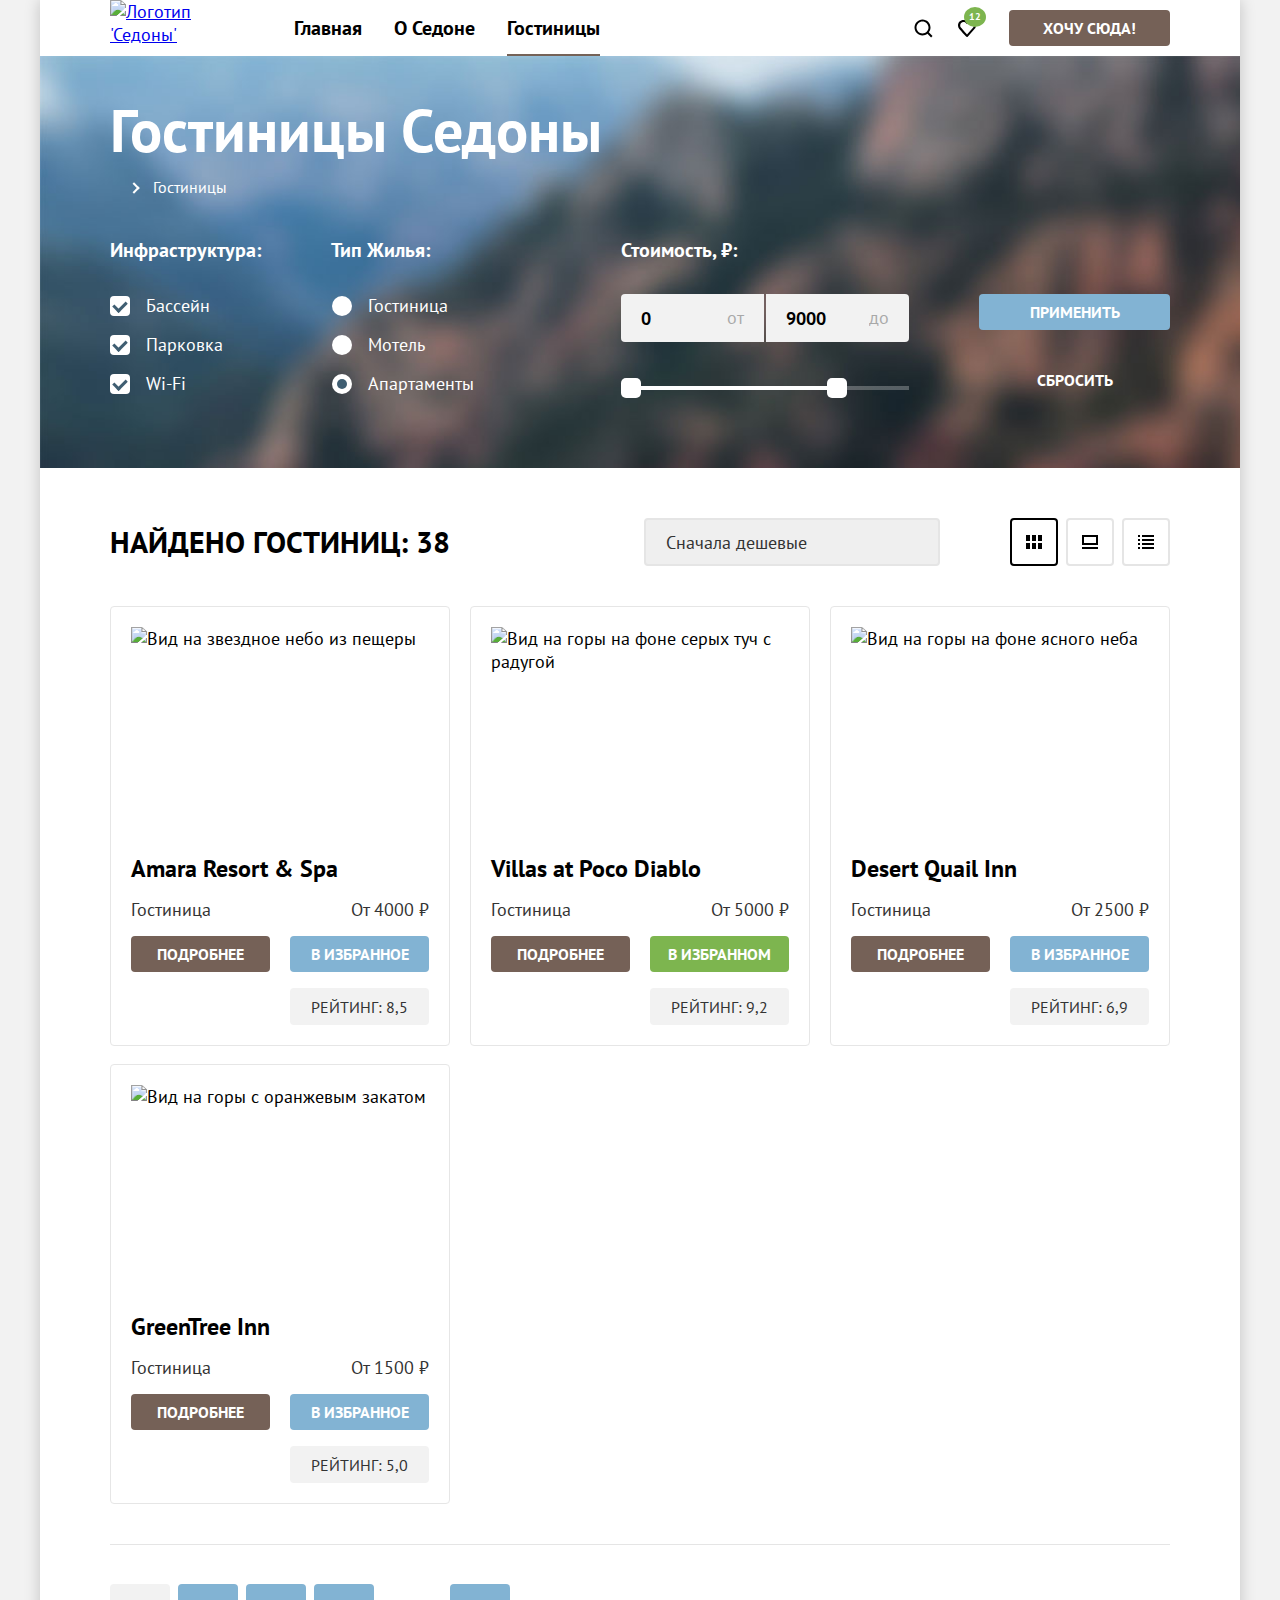
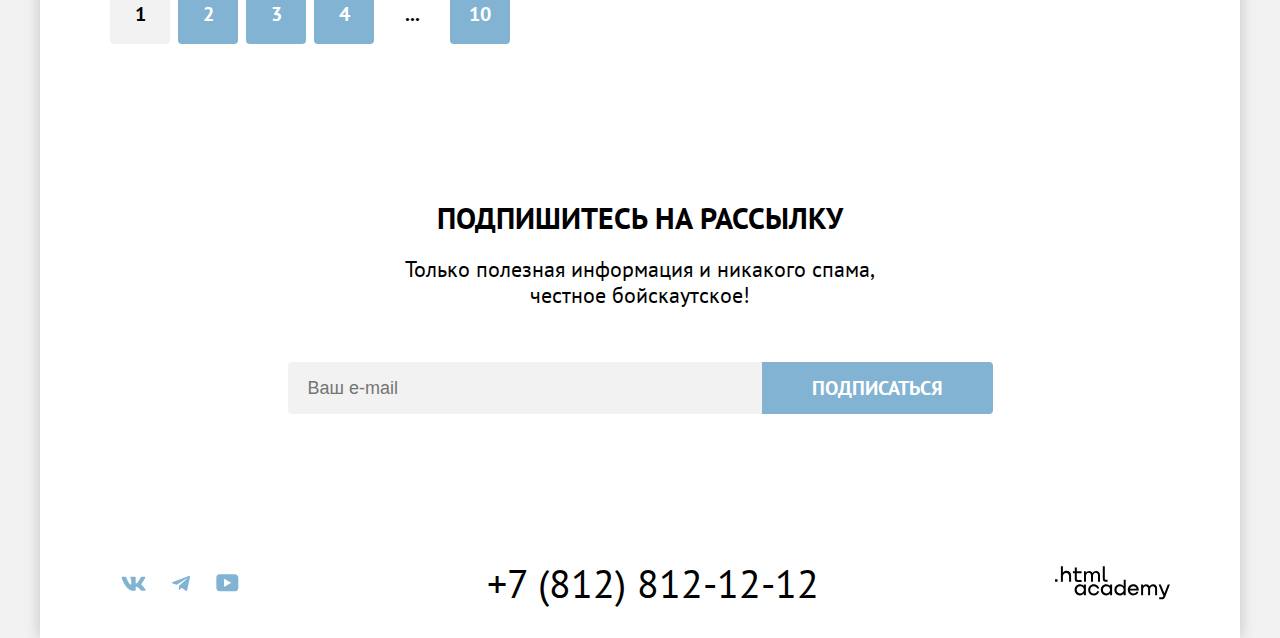
==== commit a60185a4: "Фикс для автоматической проверки" ====
--- a/catalog.html
+++ b/catalog.html
@@ -11,7 +11,7 @@
     <!-- Шапка страницы -->
     <header data-test="header" class="main-header">
       <a class="logo-link" href="index.html">
-        <img class="logo-img" width="140" height="71" src="images/logo.svg" alt="Логотип 'Седоны'">
+        <img class="logo-img" width="140" height="70" src="images/logo.svg" alt="Логотип 'Седоны'">
       </a>
       <nav class="navigation">
         <ul class="navigation-list links">
@@ -55,7 +55,7 @@
 
     <main data-test="main" class="catalog-main">
 
-      <section data-test="filter" class="filter">
+      <section class="filter">
         <header class="catalog-header-filter">
           <h1 class="catalog-header-title">Гостиницы Седоны</h1>
           <ul class="breadcrumbs">
@@ -70,7 +70,7 @@
           </ul>
         </header>
         <h2 class="visually-hidden">Фильтр</h2>
-        <form class="filter-form" action="https://echo.htmlacademy.ru/" method="get">
+        <form data-test="filter" class="filter-form" action="https://echo.htmlacademy.ru/" method="get">
           <fieldset class="filter-group">
             <legend class="filter-title">Инфраструктура:</legend>
               <label class="control">
--- a/styles/styles.css
+++ b/styles/styles.css
@@ -68,6 +68,7 @@
 }
 
 .btn{
+  font-family: PT Sans;
   font-size: 16px;
   font-weight: 700;
   line-height: 20px;
@@ -116,8 +117,8 @@
   line-height: 10px;
   color: #fff;
   position: absolute;
-  top: 5%;
-  right: 5%;
+  top: 3%;
+  right: 7%;
   padding: 5px;
   border-radius: 50%;
 }
@@ -208,7 +209,7 @@
 }
 
 .subscribe{
-  background-image: url("../images/background_subscribe.jpeg");
+  background-image: url("../images/subscribe-form-background.jpg");
   background-repeat: no-repeat;
   background-size: cover;
   display: flex;
@@ -219,6 +220,10 @@
   text-align: center;
   gap: 20px;
   padding: 96px 20px 104px 20px;
+}
+
+.logo-link{
+  width: 138px;
 }
 
 .service-item{
@@ -370,6 +375,7 @@
   font-weight: 700;
   line-height: 24px;
   text-align: left;
+  padding: 0;
   margin: 0;
   padding-bottom: 32px;
 
@@ -435,7 +441,7 @@
 }
 
 .btn-sm{
-  padding: 8px 34px 8px 32px;
+  padding: 8px 34px 8px 34px;
 }
 
 .btn-lg{
@@ -533,12 +539,16 @@
 }
 
 .range-amount{
-  margin-top: 28px;
+  margin-top: 20px;
+  height: 20px;
+  display: flex;
+  align-items: center;
 }
 
 .range-bar{
   position: relative;
   height: 4px;
+  width: 100%;
   background: linear-gradient(90deg, #E5E5E5 0%, #ffffff 0% 75%, rgba(229, 229, 229, 0.30) 75%);
 }
 
@@ -549,6 +559,7 @@
 .range-min, .range-max{
     position: absolute;
     cursor: pointer;
+    background-color: white;
     width: 20px;
     height: 20px;
     border-radius: 5px;
@@ -588,17 +599,19 @@
   flex-wrap: wrap;
   column-gap: 20px;
   row-gap: 18px;
-  padding: 0;
-  border-bottom: 1px solid #E5E5E5;
-  padding-bottom: 40px;
-  margin: 0;
+
+  margin: 0;
+  padding: 0;
+  margin-top: 40px;
+  /*border-bottom: 1px solid #E5E5E5;*/
+
 
 }
 
 .main-header{
   display: flex;
-  margin-left: 70px;
-  margin-right: 70px;
+  padding-left: 70px;
+  padding-right: 70px;
 }
 
 .service-list{
@@ -619,10 +632,8 @@
   display: flex;
   align-items: center;
   width: 1060px;
-  margin: auto;
   justify-content: space-between;
-  padding-top: 40px;
-  padding-bottom: 30px;
+  padding: 40px 70px 30px;
 }
 
 .advantages-list{
@@ -634,7 +645,7 @@
 }
 
 .true-city > .advantages-content, .bridge > .advantages-content{
-  padding-top: 100px;
+  padding-top: 102px;
 }
 
 .advantages-content{
@@ -644,7 +655,7 @@
   width: 400px;
   gap: 30px;
   min-height: 385px;
-  padding-top: 112px;
+  padding-top: 113px;
   padding-bottom: 100px;
   box-sizing: border-box;
 }
@@ -717,14 +728,16 @@
   margin: 0;
   gap: 8px
 }
+
 .visible-type-item{
   list-style: none;
 }
+
 .catalog-header{
   display: flex;
-  margin-top: 50px;
-  margin-bottom: 40px;
-}
+  padding-top: 50px;
+}
+
 .btn-visible-type{
   display: flex;
   justify-content: center;
@@ -754,18 +767,31 @@
   height: 15px;
 }
 .sort-select{
+  font-family: "PT Sans";
   margin-left: auto;
   margin-right: 70px;
 }
 
 .pagination{
   display: flex;
-  padding: 0;
+  position: relative;
+  padding: 0;
+  padding-top: 40px;
   gap: 8px;
   margin: 40px 0 0;
   flex-wrap: wrap;
 }
 
+.pagination:before{
+  content: "";
+  display: block;
+  position: absolute;
+  height: 1px;
+  background: #E5E5E5;
+  top: 0;
+  left: 0;
+  right: 0;
+}
 .navigation-list{
   padding: 0;
   margin: 0;
@@ -775,7 +801,7 @@
   display: flex;
   flex-wrap: wrap;
   gap: 32px;
-  margin-left: 28px;
+  margin-left: 30px;
   max-width: 600px;
   padding-left: 16px;
 }
@@ -797,7 +823,11 @@
   margin-top: 10px;
   margin-bottom: 10px;
   box-sizing: border-box;
-  max-width: 160px;
+  min-width: 160px;
+}
+
+.html-academy-link{
+  display: flex;
 }
 
 .navigation-link.active-link:after{
@@ -1278,14 +1308,15 @@
 }
 
 .input-amount{
+  font-family: PT Sans;
+  font-weight: 700;
+  font-size: 18px;
+  line-height: 24px;
+  vertical-align: middle;
   border: none;
   background-color: transparent;
   padding: 0 40px 0 20px;
   height: 100%;
-  font-weight: 700;
-  font-size: 18px;
-  line-height: 24px;
-  vertical-align: middle;
   width: 100%;
   box-sizing: border-box;
 }
@@ -1335,6 +1366,7 @@
   height: 20px;
   background: #FFFFFF;
   border-radius: 50%;
+  margin-left: 1px;
 }
 
 .control-input[type="radio"]:checked + .radio-mark:after{
@@ -1352,6 +1384,7 @@
 }
 
 .control-text{
+  font-family: PT Sans;
   font-weight: 400;
   font-size: 18px;
   line-height: 23px;
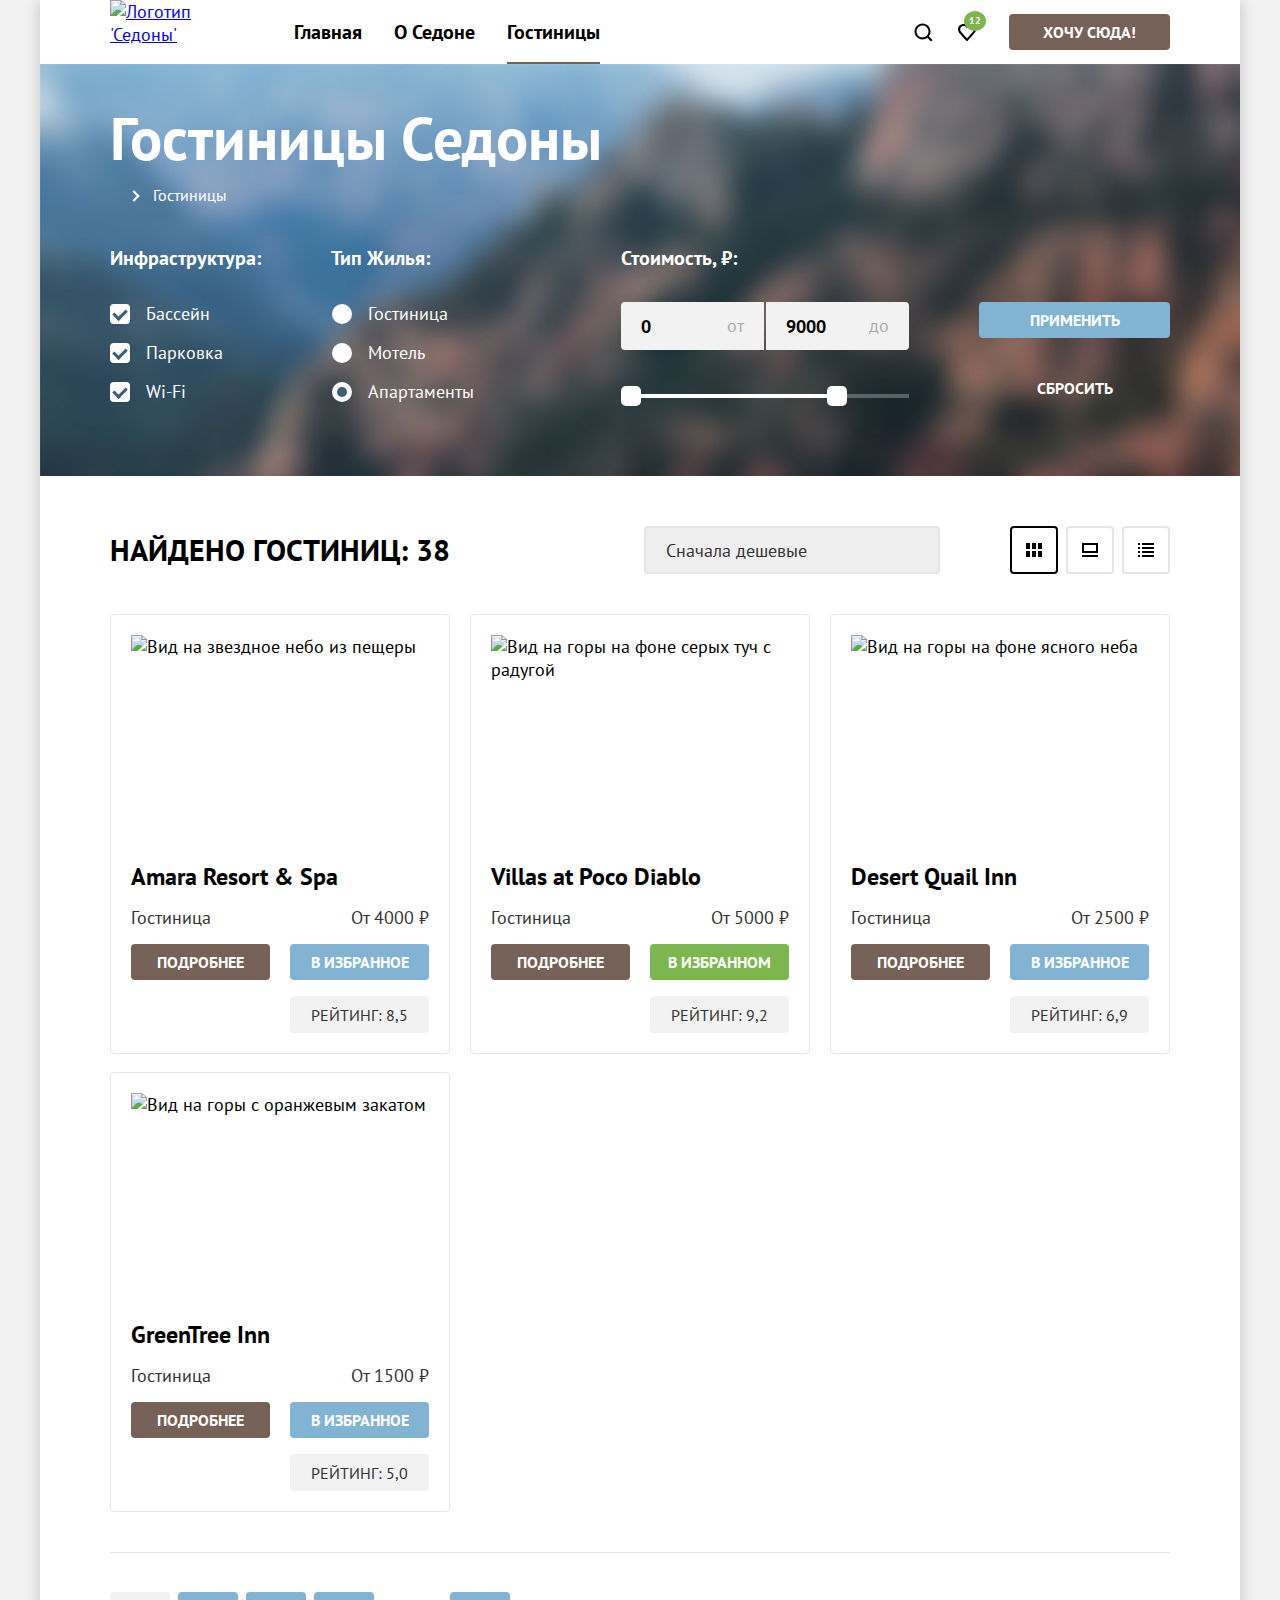
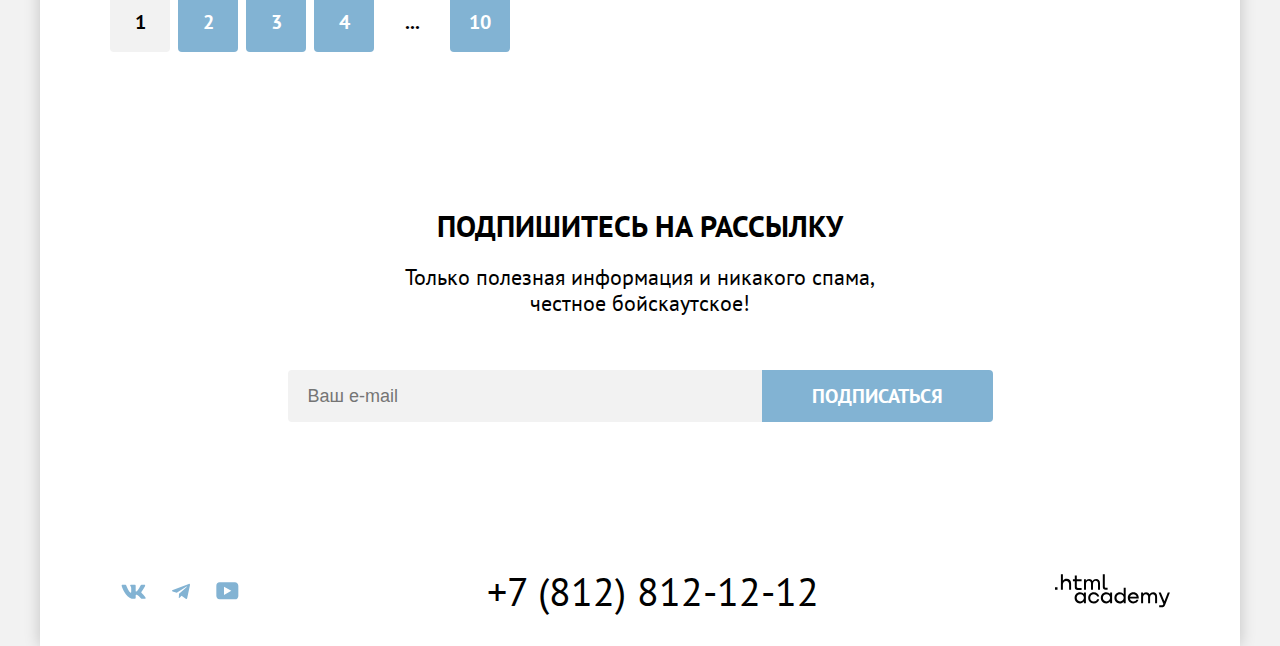
==== commit b3375014: "Фикс для автоматической проверки" ====
--- a/catalog.html
+++ b/catalog.html
@@ -254,22 +254,34 @@
         </ol>
         <ul class="pagination">
           <li class="pagination-item">
-            <a class="btn btn-light pagination-link pagination-current">1</a>
-          </li>
-          <li class="pagination-item">
-            <a class="btn btn-blue pagination-link" href="#">2</a>
-          </li>
-          <li class="pagination-item">
-            <a class="btn btn-blue pagination-link" href="#">3</a>
-          </li>
-          <li class="pagination-item">
-            <a class="btn btn-blue pagination-link" href="#">4</a>
-          </li>
-          <li class="pagination-item">
-            <a class="pagination-link pagination-skip">...</a>
-          </li>
-          <li class="pagination-item">
-            <a class="btn btn-blue pagination-link" href="#">10</a>
+            <a class="btn btn-light pagination-link pagination-current">
+              <span>1</span>
+            </a>
+          </li>
+          <li class="pagination-item">
+            <a class="btn btn-blue pagination-link" href="#">
+              <span>2</span>
+            </a>
+          </li>
+          <li class="pagination-item">
+            <a class="btn btn-blue pagination-link" href="#">
+              <span>3</span>
+            </a>
+          </li>
+          <li class="pagination-item">
+            <a class="btn btn-blue pagination-link" href="#">
+              <span>4</span>
+            </a>
+          </li>
+          <li class="pagination-item">
+            <a class="pagination-link pagination-skip">
+              <span>...</span>
+            </a>
+          </li>
+          <li class="pagination-item">
+            <a class="btn btn-blue pagination-link" href="#">
+              <span>10</span>
+            </a>
           </li>
         </ul>
       </section>
--- a/styles/styles.css
+++ b/styles/styles.css
@@ -184,28 +184,41 @@
   background: #FFFFFF4D;
 }
 
+.advantages{
+  padding-top: 1px;
+}
+
 .advantages-title{
+  font-family: PT Sans;
+  font-weight: 700;
   font-size: 24px;
-  font-weight: 700;
   line-height: 28px;
+  letter-spacing: 0;
+  position:relative;
   text-transform: uppercase;
   margin: 0;
+  padding-bottom: 31px;
 }
 
 .advantages-title::after{
   content: "";
   display: block;
+  position: absolute;
+  bottom: 0;
+  left: 50%;
+  transform: translateX(-50%);
   margin: auto;
   height: 2px;
   width: 60px;
   background: #0000004D;
-  margin-top: 30px;
+  margin-top: 31px;
 }
 
 .advantages-description{
   font-size: 18px;
   line-height: 21px;
   margin: 0;
+  margin-top: 31px;
 }
 
 .subscribe{
@@ -471,6 +484,8 @@
   background-image: url("../images/arrow_down.svg");
   background-repeat: no-repeat;
   background-position: right 17px center;
+  max-width: 300px;
+  height: 48px;
 }
 
 .sort-select:hover{
@@ -526,9 +541,9 @@
   font-weight: 700;
   min-width: 60px;
   min-height: 60px;
-  display: block;
-  align-content: center;
-  text-align: center;
+  display: flex;
+  align-items: center;
+  justify-content: center;
   padding-right: 10px;
   padding-left: 10px;
   box-sizing: border-box;
@@ -582,6 +597,10 @@
   cursor: auto;
 }
 
+.btn.pagination-current:active{
+  color: #000;
+}
+
 .catalo-card{
   display: flex;
   flex-direction: column;
@@ -603,15 +622,13 @@
   margin: 0;
   padding: 0;
   margin-top: 40px;
-  /*border-bottom: 1px solid #E5E5E5;*/
-
-
 }
 
 .main-header{
   display: flex;
   padding-left: 70px;
   padding-right: 70px;
+  min-height: 64px;
 }
 
 .service-list{
@@ -653,11 +670,9 @@
   flex-direction: column;
   justify-content: start;
   width: 400px;
-  gap: 30px;
   min-height: 385px;
-  padding-top: 113px;
-  padding-bottom: 100px;
   box-sizing: border-box;
+  padding: 113px 85px 100px;
 }
 
 .advantages-reasons{
@@ -824,6 +839,7 @@
   margin-bottom: 10px;
   box-sizing: border-box;
   min-width: 160px;
+  max-width: 200px;
 }
 
 .html-academy-link{
@@ -971,9 +987,6 @@
   fill: #7561574D;
 }
 
-.modal-overlay:target {
-  visibility: visible;
-}
 
 .modal-overlay{
   display: flex;
@@ -986,6 +999,10 @@
   left: 0;
   background-color: #F2F2F2CC;
   visibility: hidden;
+}
+
+.modal-overlay:target, .modal-overlay-opened {
+  visibility: visible;
 }
 
 .modal{
@@ -998,6 +1015,7 @@
   max-width: 800px;
   box-sizing: border-box;
 }
+
 .modal-title{
   font-weight: 700;
   font-size: 30px;
@@ -1062,8 +1080,8 @@
 .form-modal{
   display: grid;
   grid-template-columns: 1fr 1fr;
-  row-gap: 24px;
-  column-gap: 80px;
+  row-gap: 23px;
+  column-gap: 88px;
   margin-top: 64px;
 }
 
@@ -1099,11 +1117,13 @@
 }
 
 .form-modal-input-date{
+  font-family: 'PT Sans';
   display: flex;
   height: 48px;
   background-color: #F2F2F2;
   border: none;
   border-radius: 4px;
+  padding: 0;
   padding-left: 20px;
   padding-right: 60px;
   font-weight: 700;
@@ -1122,6 +1142,7 @@
 .form-modal-human-count{
   display: flex;
 }
+
 .form-modal-input-counter{
   display: grid;
   justify-content: center;
@@ -1132,7 +1153,9 @@
   align-items: center;
   justify-items: center;
 }
+
 .form-modal-input-counter > input{
+  font-family: 'PT Sans';
   min-width: 31px;
   width: 31px;
   background-color: transparent;
@@ -1142,6 +1165,7 @@
   text-align: center;
   border: none;
 }
+
 .button-count{
   border: none;
   display: flex;
@@ -1208,6 +1232,16 @@
   margin-top: 24px;
   grid-column: span 2;
   border-radius: 10px;
+  padding-top: 18px;
+  padding-bottom: 18px;
+  font-family: PT Sans;
+  font-weight: 700;
+  font-size: 20px;
+  line-height: 24px;
+  text-align: center;
+  vertical-align: middle;
+  text-transform: uppercase;
+
 }
 
 .modal-control-counter{
@@ -1230,8 +1264,6 @@
 .modal-child-info-wrapper{
   position: relative;
   display: flex;
-  /*align-items: center;*/
-  /*align-items: center;*/
   margin-right: auto;
   margin-left: 10px;
 }
@@ -1377,7 +1409,6 @@
   border-radius: 50%;
   position: absolute;
   background:  #3F5E72;
-  /*border-bottom: 3px solid #3F5E72;*/
   left: 50%;
   top: 50%;
   transform: translate(-50%, -50%);
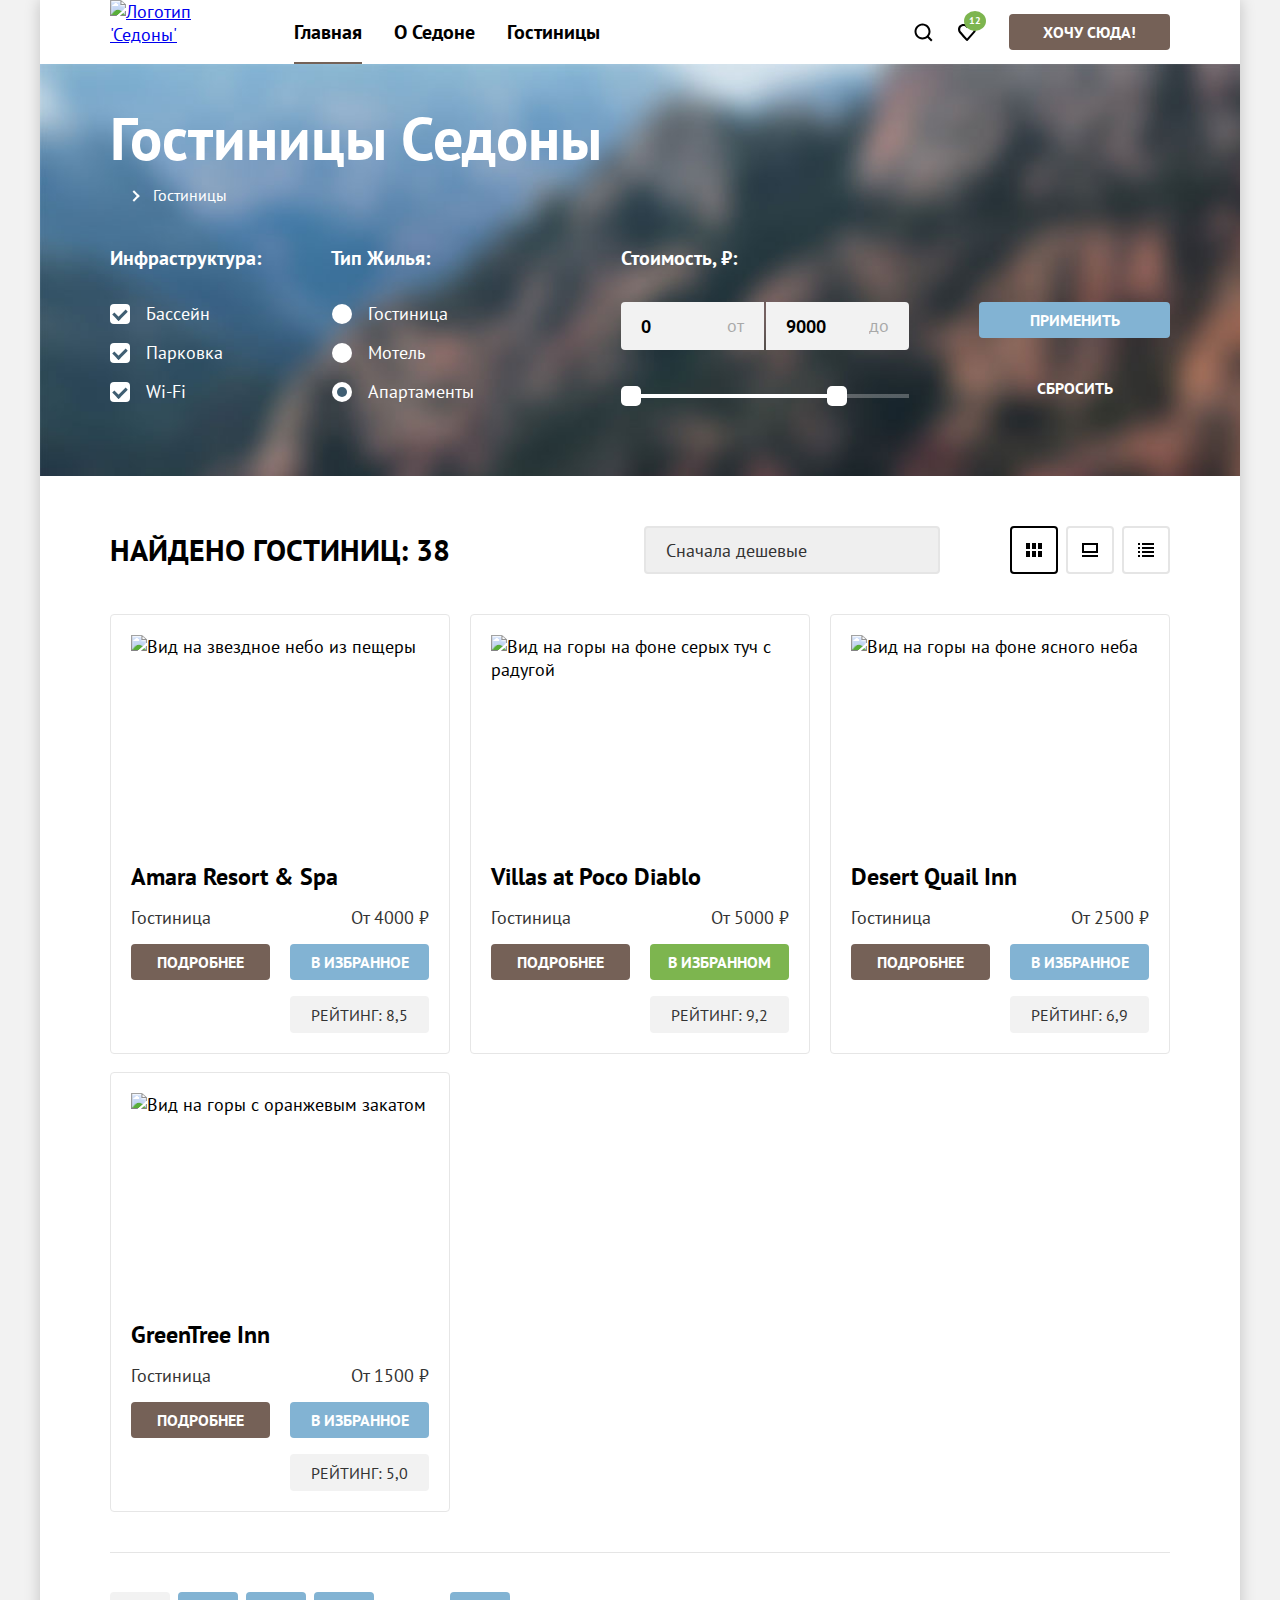
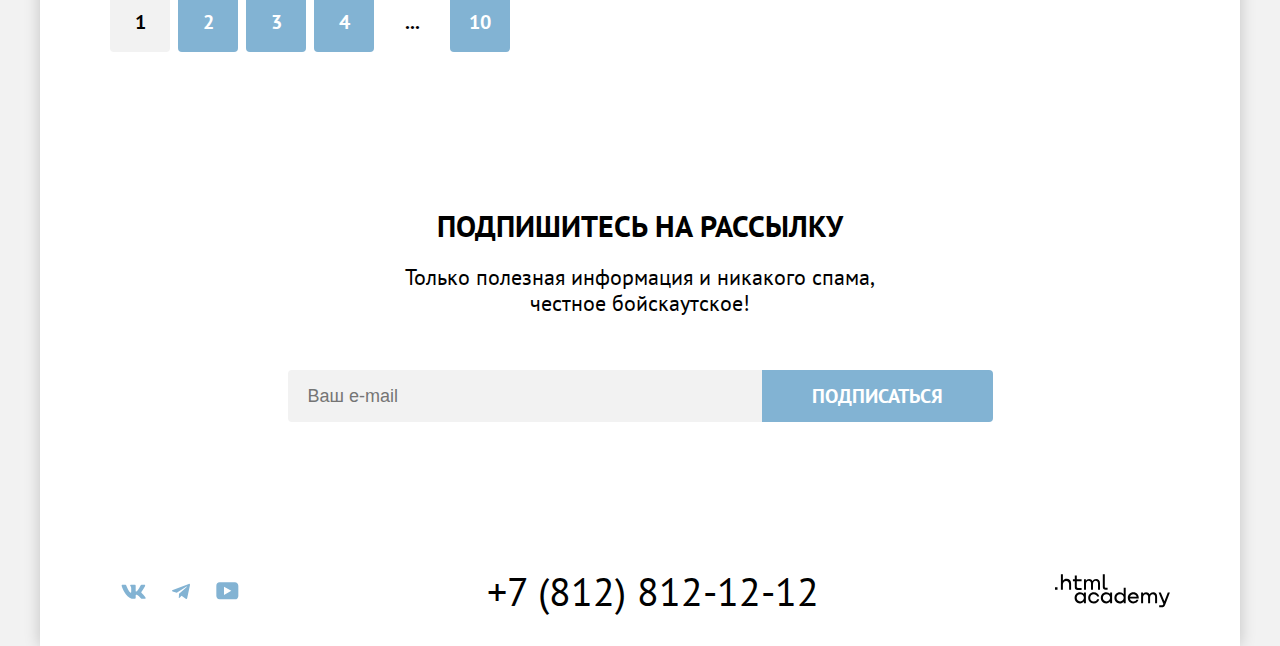
==== commit e310c1cf: "Иправления по критериям" ====
--- a/catalog.html
+++ b/catalog.html
@@ -5,6 +5,7 @@
     <title>Каталог гостиниц города  "Седона"</title>
     <link rel="stylesheet" href="styles/styles.css">
     <link rel="icon" href="favicon.ico">
+    <link rel="icon" type="image/png" sizes="32x32" href="images/favicon_32x32.png">
   </head>
   <body>
 
@@ -16,7 +17,7 @@
       <nav class="navigation">
         <ul class="navigation-list links">
           <li class="navigation-item">
-            <a class="navigation-link" href="index.html">
+            <a class="navigation-link active-link" href="index.html">
               Главная
             </a>
           </li>
@@ -26,7 +27,7 @@
             </a>
           </li>
           <li class="navigation-item">
-            <a class="navigation-link active-link" href="catalog.html">
+            <a class="navigation-link" href="catalog.html">
               Гостиницы
             </a>
           </li>
@@ -34,14 +35,14 @@
 
         <ul class="navigation-list action-list">
           <li class="navigation-item">
-            <a class="navigation-link btn-search" href="catalog.html">
+            <a class="navigation-link btn-search" href="search.html">
               <span class="visually-hidden">Поиск</span>
             </a>
           </li>
           <li class="navigation-item">
-            <a class="navigation-link favorits" href="#">
+            <a class="navigation-link favorites" href="favorites.html">
               <span class="visually-hidden">Мои избранные гостиницы</span>
-              <span class="favorits-count">12</span>
+              <span class="favorites-count">12</span>
             </a>
           </li>
           <li class="navigation-item">
@@ -131,8 +132,8 @@
             </div>
           </fieldset>
           <div class="filter-form-actions">
-            <input class="btn btn-blue btn-sm" type="submit" value="Применить">
-            <input class="btn btn-transparent btn-sm" type="reset" value="Сбросить">
+            <button class="btn btn-blue btn-sm" type="submit">Применить</button>
+            <button class="btn btn-transparent btn-sm" type="reset" >Сбросить</button>
           </div>
         </form>
       </section>
@@ -141,7 +142,7 @@
         <div class="catalog-header">
           <h2 class="visually-hidden">Найденные гостиницы</h2>
           <strong class="search-count">Найдено гостиниц: 38</strong>
-          <select class="sort-select" name="sort">
+          <select class="sort-select" name="sort" aria-label="Сортировка">
             <option class="sort-variant" value="Сначала дешевые" selected>Сначала дешевые</option>
           </select>
           <ul class="visible-type-list">
@@ -193,83 +194,87 @@
             </li>
           </ul>
         </div>
-        <ol class="catalo-list">
-          <li class="catalo-card">
-            <img class="catalo-card-image" width="300" height="212" src="images/result_1.jpg" alt="Вид на звездное небо из пещеры">
-            <h3 class="catalo-card-title">Amara Resort & Spa</h3>
-            <div class="catalo-card-description">
-              <span class="catalo-card-apartments-type">Гостиница</span>
-              <span class="catalo-card-price">От 4000 ₽</span>
+        <ol class="catalog-list">
+          <li class="catalog-card">
+            <img class="catalog-card-image" width="300" height="212" src="images/result_1.jpg" alt="Вид на звездное небо из пещеры">
+            <h3 class="catalog-card-title">Amara Resort & Spa</h3>
+            <div class="catalog-card-description">
+              <span class="catalog-card-apartments-type">Гостиница</span>
+              <span class="catalog-card-price">От 4000 ₽</span>
               <a class="btn btn-brown btn-sm" href="#">подробнее</a>
               <button class="btn btn-blue btn-sm">в избранное</button>
-              <span class="catalo-card-star star-4" data-stars="4">
+              <span class="catalog-card-star star-4" data-stars="4">
                 <b class="visually-hidden">4 звезды</b>
               </span>
-              <span class="catalo-card-raiting">Рейтинг: 8,5</span>
-            </div>
-
-          </li>
-          <li class="catalo-card">
-            <img class="catalo-card-image" width="300" height="212" src="images/result_2.jpg" alt="Вид на горы на фоне серых туч с радугой">
-            <h3 class="catalo-card-title">Villas at Poco Diablo</h3>
-            <div class="catalo-card-description">
-              <span class="catalo-card-apartments-type">Гостиница</span>
-              <span class="catalo-card-price">От 5000 ₽</span>
+              <span class="catalog-card-rating">Рейтинг: 8,5</span>
+            </div>
+
+          </li>
+          <li class="catalog-card">
+            <img class="catalog-card-image" width="300" height="212" src="images/result_2.jpg" alt="Вид на горы на фоне серых туч с радугой">
+            <h3 class="catalog-card-title">Villas at Poco Diablo</h3>
+            <div class="catalog-card-description">
+              <span class="catalog-card-apartments-type">Гостиница</span>
+              <span class="catalog-card-price">От 5000 ₽</span>
               <a class="btn btn-brown btn-sm" href="#">подробнее</a>
               <button class="btn btn-green btn-sm">в избранном</button>
-              <span class="catalo-card-star star-4">
+              <span class="catalog-card-star star-4">
                 <b class="visually-hidden">4 звезды</b>
               </span>
-              <span class="catalo-card-raiting">Рейтинг: 9,2</span>
-            </div>
-          </li>
-          <li class="catalo-card">
-            <img class="catalo-card-image" width="300" height="212" src="images/result_3.jpg" alt="Вид на горы на фоне ясного неба">
-            <h3 class="catalo-card-title">Desert Quail Inn</h3>
-            <div class="catalo-card-description">
-              <span class="catalo-card-apartments-type">Гостиница</span>
-              <span class="catalo-card-price">От 2500 ₽</span>
+              <span class="catalog-card-rating">Рейтинг: 9,2</span>
+            </div>
+          </li>
+          <li class="catalog-card">
+            <img class="catalog-card-image" width="300" height="212" src="images/result_3.jpg" alt="Вид на горы на фоне ясного неба">
+            <h3 class="catalog-card-title">Desert Quail Inn</h3>
+            <div class="catalog-card-description">
+              <span class="catalog-card-apartments-type">Гостиница</span>
+              <span class="catalog-card-price">От 2500 ₽</span>
               <a class="btn btn-brown btn-sm" href="#">подробнее</a>
               <button class="btn btn-blue btn-sm">в избранное</button>
-              <span class="catalo-card-star star-3">
+              <span class="catalog-card-star star-3">
                 <b class="visually-hidden">3 звезды</b>
               </span>
-              <span class="catalo-card-raiting">Рейтинг: 6,9</span>
-            </div>
-          </li>
-          <li class="catalo-card">
-            <img class="catalo-card-image" width="300" height="212" src="images/result_4.jpg" alt="Вид на горы с оранжевым закатом">
-            <h3 class="catalo-card-title">GreenTree Inn</h3>
-            <div class="catalo-card-description">
-              <span class="catalo-card-apartments-type">Гостиница</span>
-              <span class="catalo-card-price">От 1500 ₽</span>
+              <span class="catalog-card-rating">Рейтинг: 6,9</span>
+            </div>
+          </li>
+          <li class="catalog-card">
+            <img class="catalog-card-image" width="300" height="212" src="images/result_4.jpg" alt="Вид на горы с оранжевым закатом">
+            <h3 class="catalog-card-title">GreenTree Inn</h3>
+            <div class="catalog-card-description">
+              <span class="catalog-card-apartments-type">Гостиница</span>
+              <span class="catalog-card-price">От 1500 ₽</span>
               <a class="btn btn-brown btn-sm" href="#">подробнее</a>
               <button class="btn btn-blue btn-sm">в избранное</button>
-              <span class="catalo-card-star star-2">
+              <span class="catalog-card-star star-2">
                 <b class="visually-hidden">2 звезды</b>
               </span>
-              <span class="catalo-card-raiting">Рейтинг: 5,0</span>
+              <span class="catalog-card-rating">Рейтинг: 5,0</span>
             </div>
           </li>
         </ol>
         <ul class="pagination">
           <li class="pagination-item">
             <a class="btn btn-light pagination-link pagination-current">
+              <span class="visually-hidden">Страница 1</span>
               <span>1</span>
             </a>
           </li>
           <li class="pagination-item">
             <a class="btn btn-blue pagination-link" href="#">
+              <span class="visually-hidden">Страница 2</span>
               <span>2</span>
             </a>
           </li>
           <li class="pagination-item">
             <a class="btn btn-blue pagination-link" href="#">
+              <span class="visually-hidden">Страница 3</span>
               <span>3</span>
             </a>
           </li>
           <li class="pagination-item">
             <a class="btn btn-blue pagination-link" href="#">
+              <span class="visually-hidden">Страница 4</span>
               <span>4</span>
             </a>
           </li>
@@ -280,6 +285,7 @@
           </li>
           <li class="pagination-item">
             <a class="btn btn-blue pagination-link" href="#">
+              <span class="visually-hidden">Страница 10</span>
               <span>10</span>
             </a>
           </li>
@@ -296,7 +302,7 @@
           <label class="visually-hidden" for="subscribe-email">
             Укажите ваш email
           </label>
-          <input class="subscribe-email" placeholder="Ваш e-mail" type="email" id="subscribe-email" name="email">
+          <input class="subscribe-email" required placeholder="Ваш e-mail" type="email" id="subscribe-email" name="email">
           <button class="btn btn-blue btn-lg btn-send-email" type="submit">Подписаться</button>
         </form>
       </section>
@@ -308,7 +314,7 @@
       <ul class="social-list">
         <li class="social-item">
           <a class="social-link social-vk" href="https://vk.com/htmlacademy">
-            <span class="visually-hidden">Вконтакте</span>
+            <span class="visually-hidden">Группа в вконтакте</span>
             <svg width="25" height="15" viewBox="0 0 25 15" fill="none" xmlns="http://www.w3.org/2000/svg">
               <path fill-rule="evenodd" clip-rule="evenodd" d="M24.1164 1.80445C24.2824 1.25845 24.1164 0.856445 23.3214 0.856445H20.6964C20.0284 0.856445 19.7204 1.20345 19.5534 1.58645C19.5534 1.58645 18.2184 4.78245 16.3274 6.85845C15.7154 7.46045 15.4374 7.65145 15.1034 7.65145C14.9364 7.65145 14.6854 7.46045 14.6854 6.91345V1.80445C14.6854 1.14845 14.5014 0.856445 13.9454 0.856445H9.81738C9.40038 0.856445 9.14938 1.16045 9.14938 1.44945C9.14938 2.07045 10.0954 2.21445 10.1924 3.96245V7.76045C10.1924 8.59345 10.0394 8.74444 9.70538 8.74444C8.81538 8.74444 6.65038 5.53345 5.36538 1.85945C5.11638 1.14445 4.86438 0.856445 4.19338 0.856445H1.56638C0.816382 0.856445 0.666382 1.20345 0.666382 1.58645C0.666382 2.26845 1.55638 5.65645 4.81138 10.1374C6.98138 13.1974 10.0364 14.8564 12.8194 14.8564C14.4884 14.8564 14.6944 14.4884 14.6944 13.8534V11.5404C14.6944 10.8034 14.8524 10.6564 15.3814 10.6564C15.7714 10.6564 16.4384 10.8484 17.9964 12.3234C19.7764 14.0724 20.0694 14.8564 21.0714 14.8564H23.6964C24.4464 14.8564 24.8224 14.4884 24.6064 13.7604C24.3684 13.0364 23.5184 11.9854 22.3914 10.7384C21.7794 10.0284 20.8614 9.26345 20.5824 8.88045C20.1934 8.38945 20.3044 8.17044 20.5824 7.73345C20.5824 7.73345 23.7824 3.30745 24.1154 1.80445H24.1164Z" fill="#83B3D3"/>
             </svg>
@@ -316,7 +322,7 @@
         </li>
         <li class="social-item">
           <a class="social-link social-tg" href="https://t.me/htmlacademy">
-            <span class="visually-hidden">Телеграм</span>
+            <span class="visually-hidden">Канал в телеграм</span>
             <svg width="18" height="16" viewBox="0 0 18 16" fill="none" xmlns="http://www.w3.org/2000/svg">
               <path d="M16.785 0.955705L0.840489 7.1042C-0.247661 7.54126 -0.241365 8.14828 0.640845 8.41897L4.73445 9.69597L14.2058 3.72014C14.6537 3.44766 15.0629 3.59424 14.7265 3.89281L7.05283 10.8183H7.05103L7.05283 10.8192L6.77045 15.0387C7.18413 15.0387 7.36669 14.8489 7.59871 14.625L9.58705 12.6915L13.7229 15.7464C14.4855 16.1664 15.0332 15.9506 15.2229 15.0405L17.9379 2.2453C18.2158 1.13107 17.5126 0.626562 16.785 0.955705Z" fill="#83B3D3"/>
             </svg>
@@ -324,7 +330,7 @@
         </li>
         <li class="social-item">
           <a class="social-link social-yt" href="https://www.youtube.com/user/htmlacademyru">
-            <span class="visually-hidden">Ютуб</span>
+            <span class="visually-hidden">Кнала на ютуб</span>
             <svg width="23" height="18" viewBox="0 0 23 18" fill="none" xmlns="http://www.w3.org/2000/svg">
               <path d="M18.9402 0.356445H3.50738C1.64668 0.356445 0.333252 1.9502 0.333252 3.75645V13.8502C0.333252 15.7627 1.64668 17.3564 3.50738 17.3564H19.1591C20.8009 17.3564 22.3333 15.7627 22.3333 13.9564V3.75645C22.1143 1.9502 20.8009 0.356445 18.9402 0.356445ZM7.99494 12.8939V4.81894L15.3283 8.85645L7.99494 12.8939Z" fill="#83B3D3"/>
             </svg>
@@ -335,6 +341,7 @@
         <a class="footer-phone" href="tel:+78128121212">+7 (812) 812-12-12</a>
       </div>
       <a class="html-academy-link" href="https://htmlacademy.ru">
+        <span class="visually-hidden">Сайт html академии</span>
         <svg class="html-academy-image" xmlns="http://www.w3.org/2000/svg" width="115" height="34" fill="none">
           <path fill="#000" d="M0 13.2564v2.6h2.5v-2.6H0Zm11.6-8.39995c-1.6 0-2.8.7-3.6 1.7h-.1V.356445h-2V15.8564h2v-5.3c0-2.09995 1.3-3.59995 3.3-3.59995 1.8 0 2.9 1.4 2.9 3.19995v5.7h2V9.75644c.1-3-1.8-4.89999-4.5-4.89999Zm15 .3h-4.8v-3.7h-2v3.8h-1.9v2h1.9v5.99995c0 1.7 1 2.7 2.7 2.7h4.1v-2h-3.7c-.7 0-1.1-.4-1.1-1.1V7.15645h4.8v-2Zm14.5-.2c-1.6 0-2.9.79999-3.5 2.1h-.1c-.6-1.2-1.8-2.1-3.4-2.1-1.4 0-2.5.8-3.1 1.8h-.1v-1.6H29V15.7564h2v-5.4c0-1.99995 1-3.49995 2.6-3.49995 1.5 0 2.4 1 2.4 2.6v6.29995h2v-5.6c0-2.39995 1.4-3.29995 2.6-3.29995 1.5 0 2.4 1 2.4 2.6v6.29995h2V9.25644c.1-2.5-1.4-4.29999-3.9-4.29999Zm6.7 8.09995c0 1.7 1 2.7 2.8 2.7h2v-2h-1.7c-.7 0-1.1-.4-1.1-1.1V.356445h-2V13.0564Zm-18.9 7c-.9-1.1-2.2-1.8-3.9-1.8-3.1 0-5.4 2.3-5.4 5.6s2.3 5.6 5.4 5.6c1.8 0 3-.8 3.8-1.9h.1v1.6h2v-10.6h-2v1.5Zm-3.6 7.4c-2.2 0-3.6-1.6-3.6-3.6s1.4-3.6 3.6-3.6 3.6 1.6 3.6 3.6c0 1.9-1.4 3.6-3.6 3.6Zm18.9-5.1c-.5-2.4-2.6-4.1-5.4-4.1-3.4 0-5.6 2.5-5.6 5.6 0 3.1 2.2 5.6 5.6 5.6 2.8 0 4.9-1.8 5.4-4.2h-2.1c-.4 1.3-1.7 2.3-3.3 2.3-2.2 0-3.6-1.6-3.6-3.6s1.4-3.6 3.6-3.6c1.6 0 2.8 1 3.3 2.2h2.1v-.2Zm10.9-2.3c-.9-1.1-2.2-1.8-3.9-1.8-3.1 0-5.4 2.3-5.4 5.6s2.3 5.6 5.4 5.6c1.8 0 3-.8 3.8-1.9h.1v1.6h2v-10.6h-2v1.5Zm-3.6 7.4c-2.2 0-3.6-1.6-3.6-3.6s1.4-3.6 3.6-3.6 3.6 1.6 3.6 3.6c0 1.9-1.5 3.6-3.6 3.6Zm17.2-7.3c-.9-1.1-2.2-1.9-3.9-1.9-3.1 0-5.4 2.3-5.4 5.6s2.2 5.6 5.4 5.6c1.7 0 3-.8 3.8-1.8h.1v1.5h2v-15.4h-2v6.4Zm-3.6 7.3c-2.2 0-3.6-1.6-3.6-3.6s1.4-3.6 3.6-3.6 3.6 1.6 3.6 3.6c-.1 2-1.5 3.6-3.6 3.6Zm13.2-9.2c-3.3 0-5.5 2.5-5.5 5.6 0 3 2.1 5.6 5.5 5.6 2.5 0 4.5-1.3 5.2-3.6h-2.1c-.5 1-1.6 1.6-3 1.6-1.9 0-3.3-1.3-3.4-2.9h8.8c.2-3.6-2-6.3-5.5-6.3Zm0 1.9c1.7 0 3 1 3.3 2.6h-6.5c.3-1.5 1.5-2.6 3.2-2.6Zm19.9-1.9c-1.6 0-2.9.8-3.6 2h-.1c-.6-1.2-1.8-2-3.4-2-1.4 0-2.5.7-3.1 1.8v-1.5h-1.9v10.6h2v-5.4c0-2 1-3.4 2.6-3.5 1.5 0 2.4 1 2.4 2.6v6.3h2v-5.6c0-2.4 1.4-3.3 2.6-3.3 1.5 0 2.4 1 2.4 2.6v6.3h2v-6.5c.1-2.6-1.4-4.4-3.9-4.4Zm11.2 9.1-3.6-8.9h-2.2l4.8 11.6c-.3.9-.7 1.2-1.7 1.2h-2.5v2h2.5c1.8 0 2.8-.8 3.5-2.6l4.7-12.2h-2.1l-3.4 8.9Z"/>
         </svg>
--- a/styles/styles.css
+++ b/styles/styles.css
@@ -47,6 +47,7 @@
   line-height: 24px;
   text-align: left;
   text-underline-position: from-font;
+  -webkit-text-decoration-skip-ink: none;
   text-decoration-skip-ink: none;
   justify-content: space-between;
   flex-grow: 1;
@@ -110,7 +111,7 @@
   background-image: url("../images/divider.svg");
 }
 
-.favorits-count{
+.favorites-count{
   background-color: #7DB54F;
   text-align: center;
   font-size: 10px;
@@ -123,7 +124,7 @@
   border-radius: 50%;
 }
 
-.favorits{
+.favorites{
   background-image: url("../images/heart.svg");
   background-repeat: no-repeat;
   background-position: center;
@@ -223,6 +224,7 @@
 
 .subscribe{
   background-image: url("../images/subscribe-form-background.jpg");
+  background-color: #83B3D333;
   background-repeat: no-repeat;
   background-size: cover;
   display: flex;
@@ -247,7 +249,7 @@
 }
 
 .service-item:nth-child(odd){
-    background-color: #83B3D31F;
+  background-color: #83B3D31F;
 }
 
 .service-title{
@@ -478,6 +480,7 @@
   color: #333333;
   padding-left: 20px;
   padding-right: 131px;
+  -webkit-appearance: none;
   appearance: none;
   border: 2px solid #E5E5E5;
   border-radius: 4px;
@@ -493,7 +496,7 @@
   cursor: pointer;
 }
 
-.catalo-card-title{
+.catalog-card-title{
   font-size: 24px;
   font-weight: 700;
   line-height: 28px;
@@ -501,7 +504,7 @@
   margin: 0;
 }
 
-.catalo-card-apartments-type{
+.catalog-card-apartments-type{
   font-size: 18px;
   font-weight: 400;
   line-height: 21px;
@@ -509,7 +512,7 @@
   color: #333333;
 }
 
-.catalo-card-price{
+.catalog-card-price{
   font-size: 18px;
   font-weight: 400;
   line-height: 21px;
@@ -517,7 +520,7 @@
   color: #333333;
 }
 
-.catalo-card-raiting{
+.catalog-card-rating{
   font-size: 16px;
   font-weight: 400;
   line-height: 20px;
@@ -528,11 +531,12 @@
   padding: 9px 0 8px 0;
   border-radius: 4px;
 }
-.catalo-card-image{
+.catalog-card-image{
   object-fit: cover;
 }
 .without-bg{
   background-image: none;
+  background-color: transparent;
   color: black;
 }
 
@@ -572,14 +576,14 @@
 }
 
 .range-min, .range-max{
-    position: absolute;
-    cursor: pointer;
-    background-color: white;
-    width: 20px;
-    height: 20px;
-    border-radius: 5px;
-    border: none;
-    top: 50%;
+  position: absolute;
+  cursor: pointer;
+  background-color: white;
+  width: 20px;
+  height: 20px;
+  border-radius: 5px;
+  border: none;
+  top: 50%;
 
 }
 
@@ -601,7 +605,7 @@
   color: #000;
 }
 
-.catalo-card{
+.catalog-card{
   display: flex;
   flex-direction: column;
   list-style-type: none;
@@ -613,7 +617,7 @@
   gap: 16px;
 }
 
-.catalo-list{
+.catalog-list{
   display: flex;
   flex-wrap: wrap;
   column-gap: 20px;
@@ -840,6 +844,7 @@
   box-sizing: border-box;
   min-width: 160px;
   max-width: 200px;
+  justify-content: center;
 }
 
 .html-academy-link{
@@ -902,13 +907,13 @@
   border-top-left-radius: 0;
 }
 
-.catalo-card-description{
+.catalog-card-description{
   display: grid;
   grid-template-columns: 1fr 1fr;
   row-gap: 16px;
   column-gap: 20px;
 }
-.catalo-card-description > .btn{
+.catalog-card-description > .btn{
   padding-left: 0;
   padding-right: 0;
 }
@@ -948,7 +953,7 @@
   background-image: url("../images/gift.svg");
 }
 
-.catalo-card-star{
+.catalog-card-star{
   display: grid;
   grid-template-columns: repeat(4, 22px);
   grid-template-rows: 18px;
@@ -956,7 +961,7 @@
   align-content: center;
 }
 
-.catalo-card-star::before{
+.catalog-card-star::before{
   content: "";
   background-image: url("../images/star.svg");
   background-repeat: space;
@@ -1420,4 +1425,3 @@
   font-size: 18px;
   line-height: 23px;
 }
-
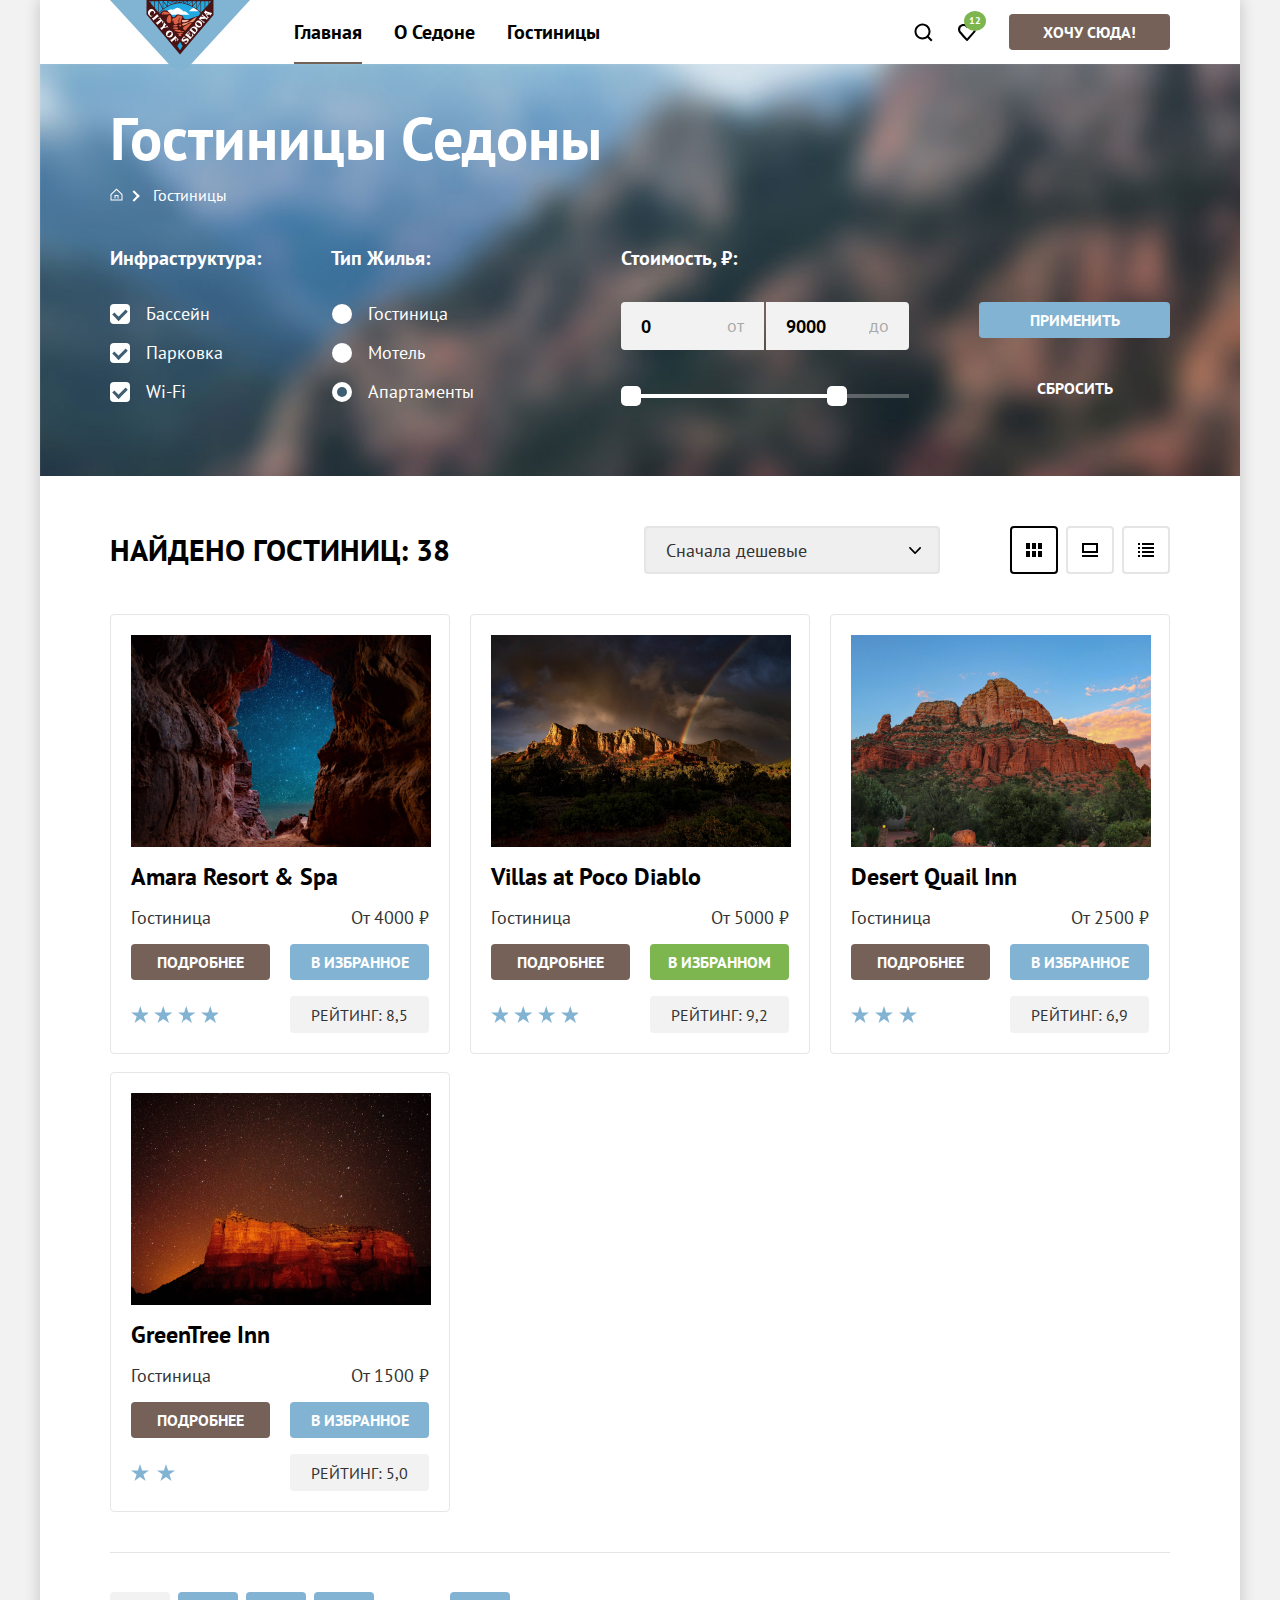
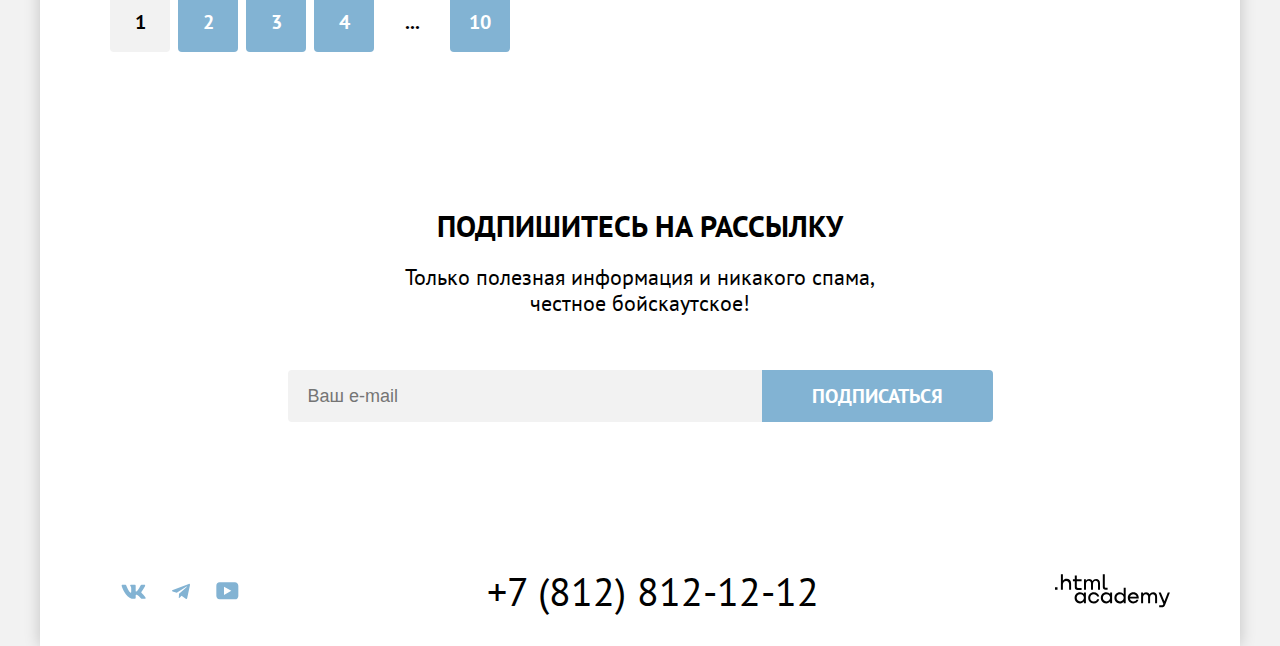
==== commit 861d3313: "Иправления по критериям" ====
--- a/catalog.html
+++ b/catalog.html
@@ -46,7 +46,7 @@
             </a>
           </li>
           <li class="navigation-item">
-            <a class="navigation-link btn btn-brown btn-sm" href="#">
+            <a class="btn btn-brown btn-sm" href="#">
               Хочу сюда!
             </a>
           </li>
@@ -111,14 +111,14 @@
           <fieldset class="filter-group group-range-amount">
             <legend class="filter-title">Стоимость, ₽:</legend>
             <div class="filter-amount-range">
-              <div class="filter-amount-range-wrapper">
+              <label class="filter-amount-range-wrapper">
                 <input class="input-amount" type="number" name="from-amount" value="0">
                 <span>от</span>
-              </div>
-              <div class="filter-amount-range-wrapper">
+              </label>
+              <label class="filter-amount-range-wrapper">
                 <input class="input-amount" type="number" name="to-amount" value="9000">
                 <span>до</span>
-              </div>
+              </label>
             </div>
             <div class="range-amount">
               <div class="range-bar">
@@ -132,8 +132,8 @@
             </div>
           </fieldset>
           <div class="filter-form-actions">
-            <button class="btn btn-blue btn-sm" type="submit">Применить</button>
-            <button class="btn btn-transparent btn-sm" type="reset" >Сбросить</button>
+            <button type="submit" class="btn btn-blue btn-sm">Применить</button>
+            <button type="reset" class="btn btn-transparent btn-sm">Сбросить</button>
           </div>
         </form>
       </section>
@@ -202,7 +202,7 @@
               <span class="catalog-card-apartments-type">Гостиница</span>
               <span class="catalog-card-price">От 4000 ₽</span>
               <a class="btn btn-brown btn-sm" href="#">подробнее</a>
-              <button class="btn btn-blue btn-sm">в избранное</button>
+              <button type="button" class="btn btn-blue btn-sm">в избранное</button>
               <span class="catalog-card-star star-4" data-stars="4">
                 <b class="visually-hidden">4 звезды</b>
               </span>
@@ -217,7 +217,7 @@
               <span class="catalog-card-apartments-type">Гостиница</span>
               <span class="catalog-card-price">От 5000 ₽</span>
               <a class="btn btn-brown btn-sm" href="#">подробнее</a>
-              <button class="btn btn-green btn-sm">в избранном</button>
+              <button type="button" class="btn btn-green btn-sm">в избранном</button>
               <span class="catalog-card-star star-4">
                 <b class="visually-hidden">4 звезды</b>
               </span>
@@ -231,7 +231,7 @@
               <span class="catalog-card-apartments-type">Гостиница</span>
               <span class="catalog-card-price">От 2500 ₽</span>
               <a class="btn btn-brown btn-sm" href="#">подробнее</a>
-              <button class="btn btn-blue btn-sm">в избранное</button>
+              <button type="button" class="btn btn-blue btn-sm">в избранное</button>
               <span class="catalog-card-star star-3">
                 <b class="visually-hidden">3 звезды</b>
               </span>
@@ -245,7 +245,7 @@
               <span class="catalog-card-apartments-type">Гостиница</span>
               <span class="catalog-card-price">От 1500 ₽</span>
               <a class="btn btn-brown btn-sm" href="#">подробнее</a>
-              <button class="btn btn-blue btn-sm">в избранное</button>
+              <button type="button" class="btn btn-blue btn-sm">в избранное</button>
               <span class="catalog-card-star star-2">
                 <b class="visually-hidden">2 звезды</b>
               </span>
@@ -303,7 +303,7 @@
             Укажите ваш email
           </label>
           <input class="subscribe-email" required placeholder="Ваш e-mail" type="email" id="subscribe-email" name="email">
-          <button class="btn btn-blue btn-lg btn-send-email" type="submit">Подписаться</button>
+          <button type="submit" class="btn btn-blue btn-lg btn-send-email">Подписаться</button>
         </form>
       </section>
     </main>
--- a/styles/styles.css
+++ b/styles/styles.css
@@ -62,10 +62,22 @@
   position: relative;
 }
 
+.navigation-link:hover{
+  color: #756157;
+  opacity: .6;
+}
+
+.navigation-link:active{
+  color: #756157;
+  opacity: .3;
+}
+
+
 .navigation-item{
   list-style-type: none;
   display: flex;
   align-items: center;
+  min-height: 64px;
 }
 
 .btn{
@@ -223,7 +235,7 @@
 }
 
 .subscribe{
-  background-image: url("../images/subscribe-form-background.jpg");
+  background-image: url("../images/subscribe_form_background.jpg");
   background-color: #83B3D333;
   background-repeat: no-repeat;
   background-size: cover;
@@ -828,13 +840,12 @@
 .links .navigation-link{
   height: 100%;
   align-items: center;
-  margin-top: 10px;
-  margin-bottom: 10px;
 }
 
 .action-list{
   display: flex;
   flex-wrap: wrap;
+  align-self: start;
 }
 
 .action-list .btn{
@@ -1357,6 +1368,17 @@
   width: 100%;
   box-sizing: border-box;
 }
+
+.input-amount::-webkit-outer-spin-button,
+.input-amount::-webkit-inner-spin-button {
+  -webkit-appearance: none;
+  margin: 0;
+}
+
+.input-amount[type=number] {
+  -moz-appearance: textfield;
+}
+
 .control{
   display: flex;
   align-items: center;
